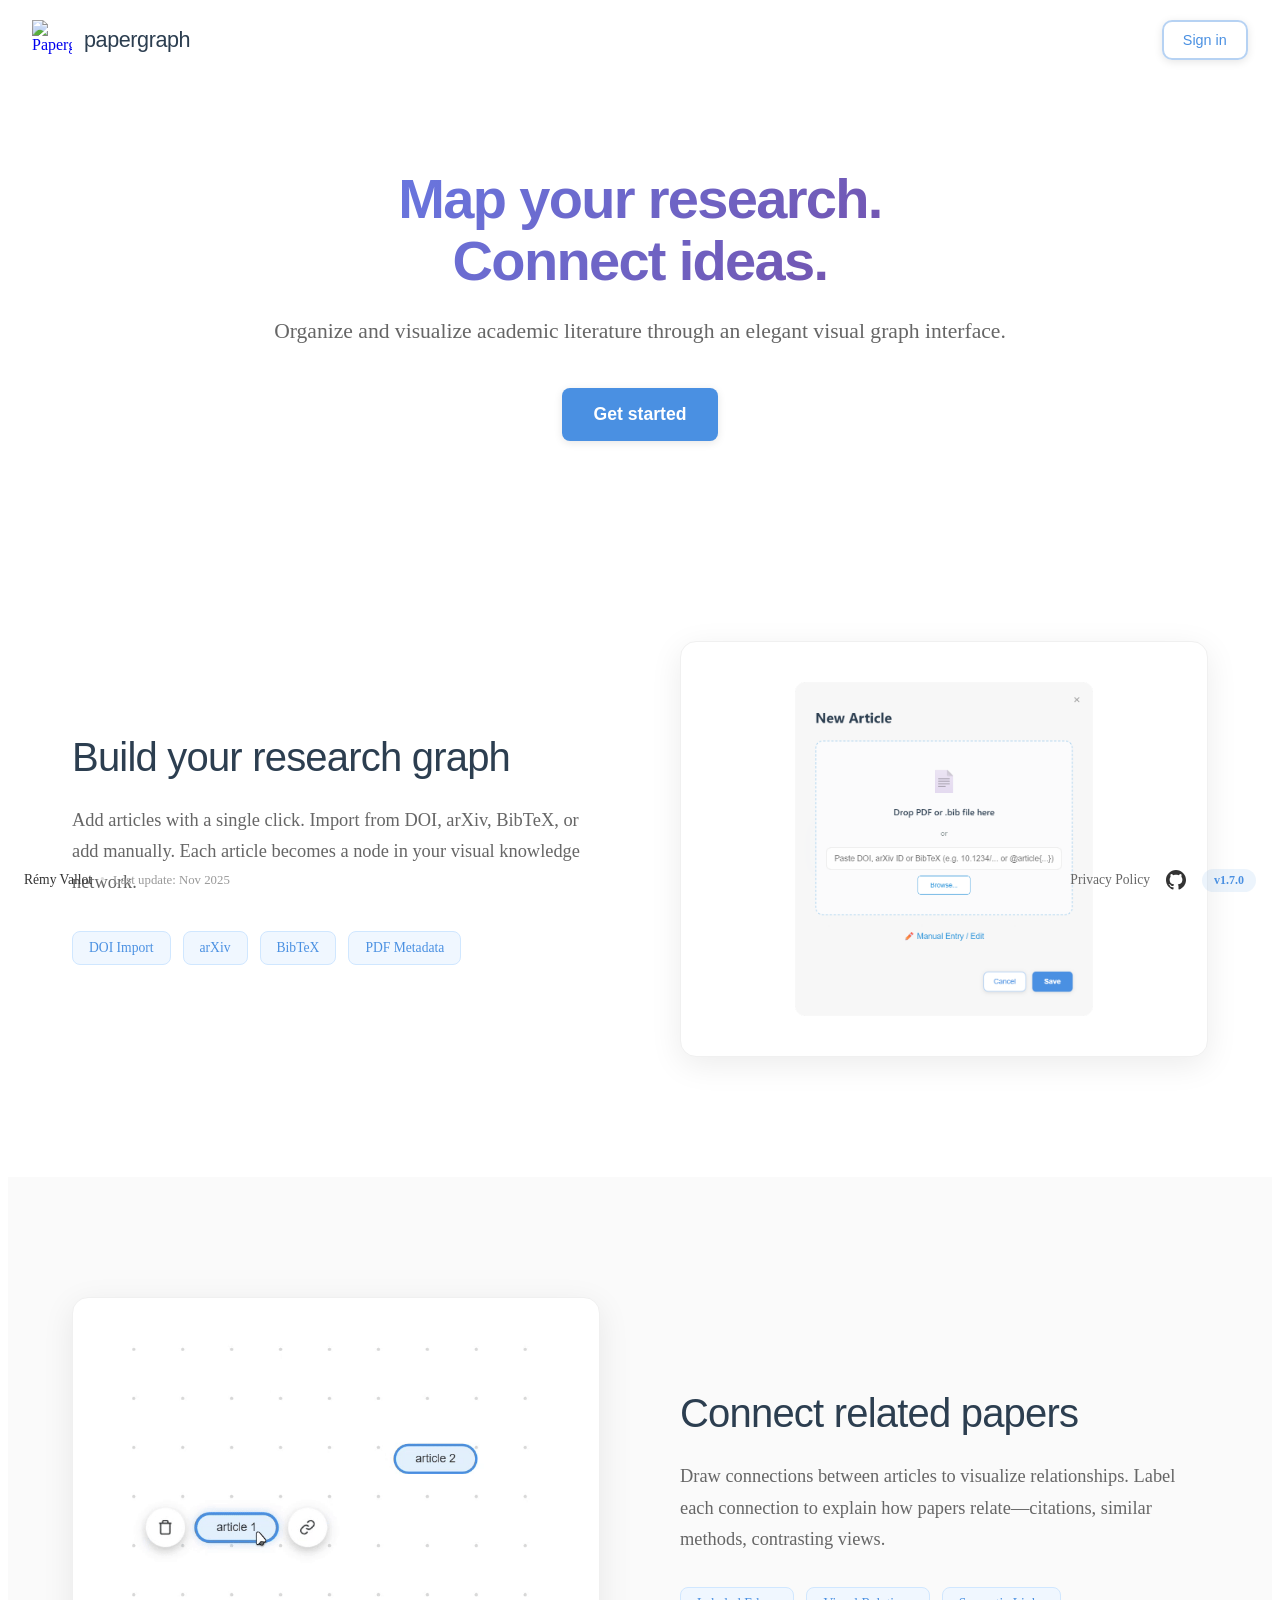
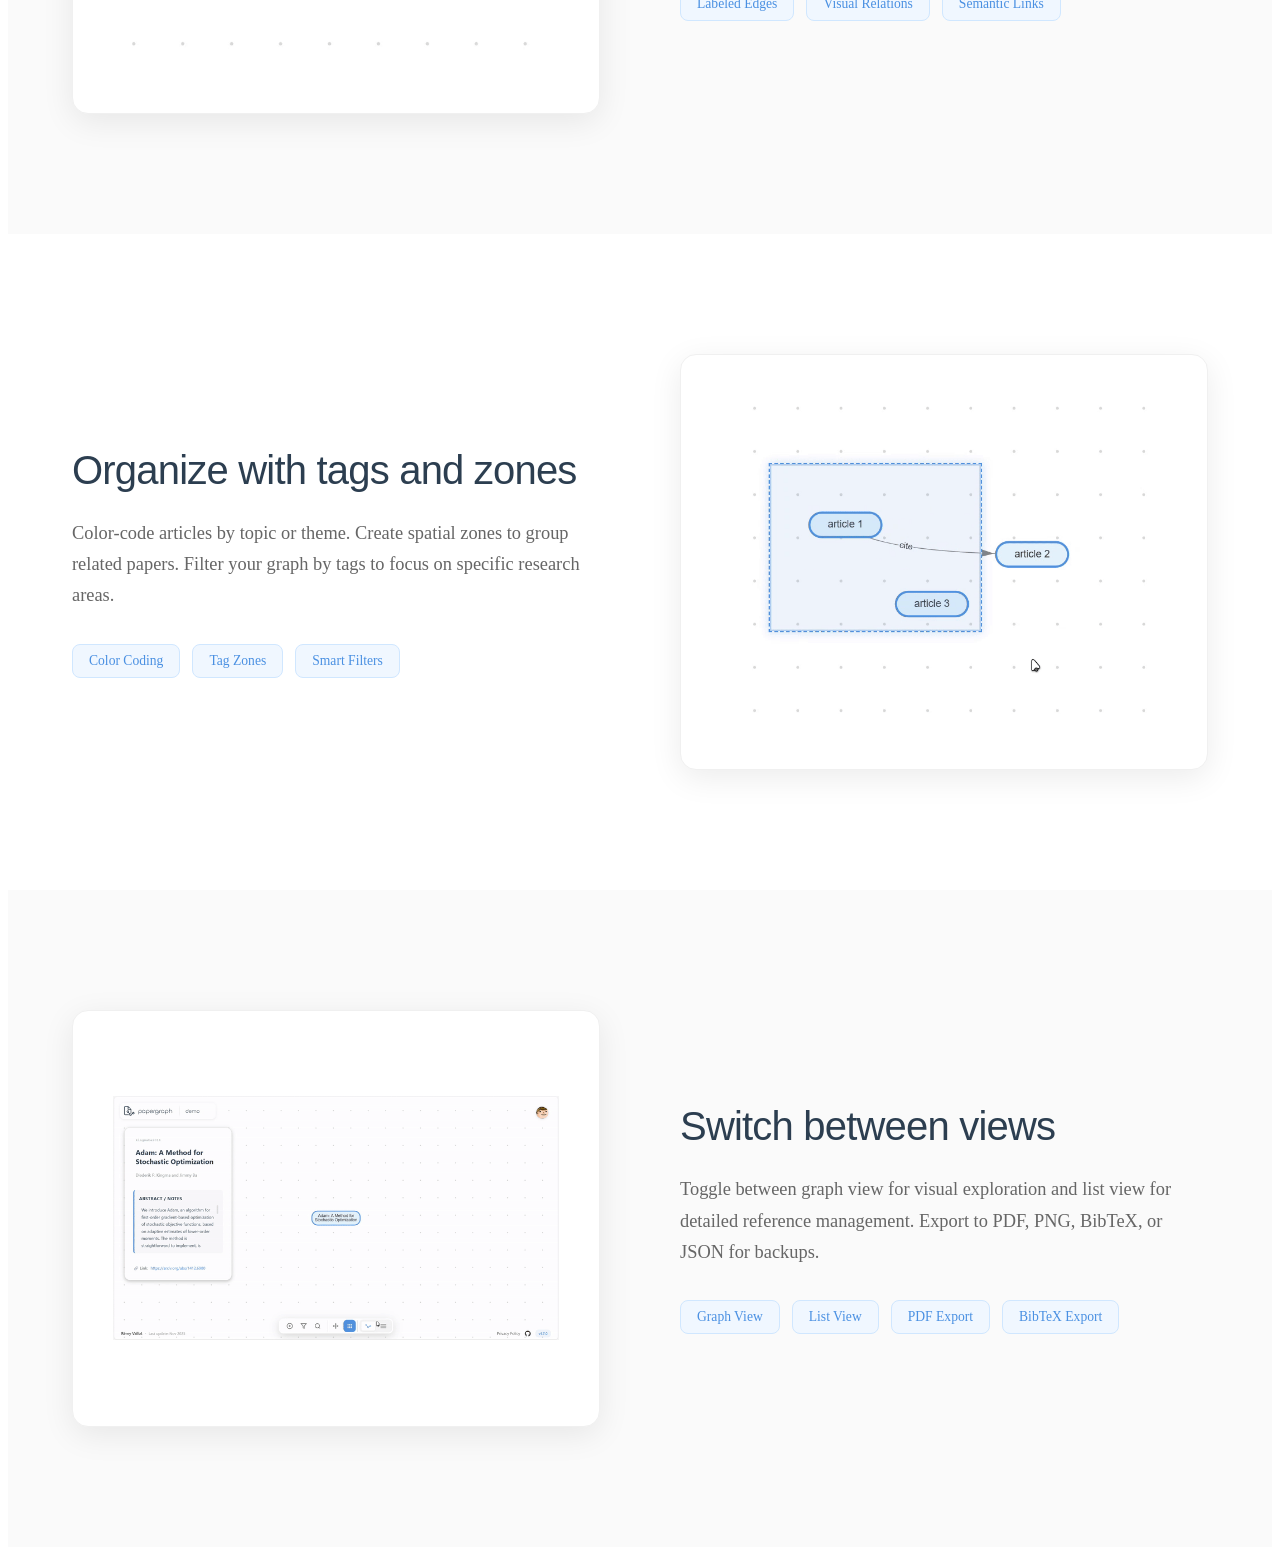
==== index.html @ 522256fe "fix" ====
<!DOCTYPE html>
<html lang="en">
<head>
    <meta charset="UTF-8">
    <meta name="viewport" content="width=device-width, initial-scale=1.0">
    <title>Papergraph - Map your research. Connect ideas.</title>
    
    <!-- Base path helper must load first -->
    <script type="module">
        import { navigateTo } from './js/utils/base-path.js';
        window.navigateTo = navigateTo;
    </script>
    
    <link href="https://api.fontshare.com/v2/css?f[]=chillax@400,700&display=swap" rel="stylesheet">
    
    <!-- Modular CSS - Base -->
    <link rel="stylesheet" href="css/base/reset.css">
    <link rel="stylesheet" href="css/base/typography.css">
    
    <!-- Modular CSS - Components -->
    <link rel="stylesheet" href="css/components/buttons.css">
    <link rel="stylesheet" href="css/components/modals.css">
    <link rel="stylesheet" href="css/components/footer.css">
    <link rel="stylesheet" href="css/components/onboarding.css">
    
    <!-- Cursors - MUST BE LAST to override everything -->
    <link rel="stylesheet" href="css/base/cursors.css">
    
    <link rel="icon" type="image/svg+xml" href="assets/logo-papergraph.svg">
</head>
<body>
    <!-- Page Container -->
    <div class="pg-page">
        
        <!-- Header -->
        <header class="pg-header">
            <a href="index.html" class="pg-header-logo">
                <img src="assets/logo-papergraph.svg" alt="Papergraph">
                <span class="logo-text">papergraph</span>
            </a>
            <div class="pg-header-actions">
                <button class="btn-secondary" onclick="openAuthModal()">Sign in</button>
            </div>
        </header>

        <!-- Hero Section -->
        <section class="pg-hero">
            <h1>Map your research.<br>Connect ideas.</h1>
            <p>Organize and visualize academic literature through an elegant visual graph interface.</p>
            <div class="pg-hero-actions">
                <button class="btn-primary" id="getStartedBtn">Get started</button>
            </div>
        </section>

        <!-- Feature Showcase -->
        <section class="pg-features">
            
            <!-- Feature 1: Add Nodes -->
            <div class="pg-feature-section">
                <div class="pg-feature-content">
                    <h2>Build your research graph</h2>
                    <p>Add articles with a single click. Import from DOI, arXiv, BibTeX, or add manually. Each article becomes a node in your visual knowledge network.</p>
                    <div class="pg-feature-tags">
                        <span class="pg-tag">DOI Import</span>
                        <span class="pg-tag">arXiv</span>
                        <span class="pg-tag">BibTeX</span>
                        <span class="pg-tag">PDF Metadata</span>
                    </div>
                </div>
                <div class="pg-feature-visual">
                    <div class="pg-demo-container">
                        <img src="assets/add-node.png" alt="Add nodes demo" class="pg-demo-gif">
                    </div>
                </div>
            </div>

            <!-- Feature 2: Connect Ideas -->
            <div class="pg-feature-section pg-feature-reverse">
                <div class="pg-feature-content">
                    <h2>Connect related papers</h2>
                    <p>Draw connections between articles to visualize relationships. Label each connection to explain how papers relate—citations, similar methods, contrasting views.</p>
                    <div class="pg-feature-tags">
                        <span class="pg-tag">Labeled Edges</span>
                        <span class="pg-tag">Visual Relations</span>
                        <span class="pg-tag">Semantic Links</span>
                    </div>
                </div>
                <div class="pg-feature-visual">
                    <div class="pg-demo-container">
                        <img src="assets/demo-connect-ideas.gif" alt="Connect ideas demo" class="pg-demo-gif">
                    </div>
                </div>
            </div>

            <!-- Feature 3: Organize with Tags -->
            <div class="pg-feature-section">
                <div class="pg-feature-content">
                    <h2>Organize with tags and zones</h2>
                    <p>Color-code articles by topic or theme. Create spatial zones to group related papers. Filter your graph by tags to focus on specific research areas.</p>
                    <div class="pg-feature-tags">
                        <span class="pg-tag">Color Coding</span>
                        <span class="pg-tag">Tag Zones</span>
                        <span class="pg-tag">Smart Filters</span>
                    </div>
                </div>
                <div class="pg-feature-visual">
                    <div class="pg-demo-container">
                        <img src="assets/demo-organize-tags.gif" alt="Organize with tags demo" class="pg-demo-gif">
                    </div>
                </div>
            </div>

            <!-- Feature 4: Multiple Views -->
            <div class="pg-feature-section pg-feature-reverse">
                <div class="pg-feature-content">
                    <h2>Switch between views</h2>
                    <p>Toggle between graph view for visual exploration and list view for detailed reference management. Export to PDF, PNG, BibTeX, or JSON for backups.</p>
                    <div class="pg-feature-tags">
                        <span class="pg-tag">Graph View</span>
                        <span class="pg-tag">List View</span>
                        <span class="pg-tag">PDF Export</span>
                        <span class="pg-tag">BibTeX Export</span>
                    </div>
                </div>
                <div class="pg-feature-visual">
                    <div class="pg-demo-container">
                        <img src="assets/demo-switch-views.gif" alt="Switch views demo" class="pg-demo-gif">
                    </div>
                </div>
            </div>

        </section>

        <!-- Footer -->
        <div data-include="footer"></div>

    </div>

    <!-- Auth Modal -->
    <div id="authModal" class="auth-modal">
        <div class="auth-modal-content">
            <button class="auth-modal-close" onclick="closeAuthModal()">&times;</button>
            
            <div class="auth-modal-header">
                <h2 id="authModalTitle">Welcome to Papergraph</h2>
                <p id="authModalSubtitle">Sign in to sync your projects across devices</p>
            </div>

            <!-- Error/Success Messages -->
            <div id="authMessage"></div>

            <!-- OAuth Providers -->
            <div class="auth-providers">
                <button class="auth-provider-btn" onclick="signInWithGitHub()">
                    <svg viewBox="0 0 24 24" fill="currentColor">
                        <path d="M12 0c-6.626 0-12 5.373-12 12 0 5.302 3.438 9.8 8.207 11.387.599.111.793-.261.793-.577v-2.234c-3.338.726-4.033-1.416-4.033-1.416-.546-1.387-1.333-1.756-1.333-1.756-1.089-.745.083-.729.083-.729 1.205.084 1.839 1.237 1.839 1.237 1.07 1.834 2.807 1.304 3.492.997.107-.775.418-1.305.762-1.604-2.665-.305-5.467-1.334-5.467-5.931 0-1.311.469-2.381 1.236-3.221-.124-.303-.535-1.524.117-3.176 0 0 1.008-.322 3.301 1.23.957-.266 1.983-.399 3.003-.404 1.02.005 2.047.138 3.006.404 2.291-1.552 3.297-1.23 3.297-1.23.653 1.653.242 2.874.118 3.176.77.84 1.235 1.911 1.235 3.221 0 4.609-2.807 5.624-5.479 5.921.43.372.823 1.102.823 2.222v3.293c0 .319.192.694.801.576 4.765-1.589 8.199-6.086 8.199-11.386 0-6.627-5.373-12-12-12z"/>
                    </svg>
                    Continue with GitHub
                </button>
                
                <button class="auth-provider-btn" onclick="signInWithGoogle()">
                    <svg viewBox="0 0 24 24" fill="currentColor">
                        <path d="M22.56 12.25c0-.78-.07-1.53-.2-2.25H12v4.26h5.92c-.26 1.37-1.04 2.53-2.21 3.31v2.77h3.57c2.08-1.92 3.28-4.74 3.28-8.09z" fill="#4285F4"/>
                        <path d="M12 23c2.97 0 5.46-.98 7.28-2.66l-3.57-2.77c-.98.66-2.23 1.06-3.71 1.06-2.86 0-5.29-1.93-6.16-4.53H2.18v2.84C3.99 20.53 7.7 23 12 23z" fill="#34A853"/>
                        <path d="M5.84 14.09c-.22-.66-.35-1.36-.35-2.09s.13-1.43.35-2.09V7.07H2.18C1.43 8.55 1 10.22 1 12s.43 3.45 1.18 4.93l2.85-2.22.81-.62z" fill="#FBBC05"/>
                        <path d="M12 5.38c1.62 0 3.06.56 4.21 1.64l3.15-3.15C17.45 2.09 14.97 1 12 1 7.7 1 3.99 3.47 2.18 7.07l3.66 2.84c.87-2.6 3.3-4.53 6.16-4.53z" fill="#EA4335"/>
                    </svg>
                    Continue with Google
                </button>
            </div>

            <div class="auth-divider">
                <span>or continue with email</span>
            </div>

            <!-- Email Form -->
            <form id="authForm" class="auth-form" onsubmit="handleAuthSubmit(event)">
                <input 
                    type="text" 
                    id="authFullName" 
                    placeholder="Full Name"
                    style="display: none;"
                />
                <input 
                    type="text" 
                    id="authUsername" 
                    placeholder="Username"
                    minlength="3"
                    maxlength="20"
                    pattern="[a-zA-Z0-9_]+"
                    title="Username must be 3-20 characters (letters, numbers, underscore only)"
                    style="display: none;"
                />
                <input 
                    type="email" 
                    id="authEmail" 
                    placeholder="Email address" 
                    required
                />
                <input 
                    type="password" 
                    id="authPassword" 
                    placeholder="Password" 
                    required
                    minlength="6"
                />
                <button type="submit" class="btn-primary" id="authSubmitBtn">
                    Sign in
                </button>
            </form>

            <div class="auth-form-toggle">
                <span id="authToggleText">Don't have an account?</span>
                <button type="button" onclick="toggleAuthMode()">Sign up</button>
            </div>
        </div>
    </div>

    <!-- Supabase SDK -->
    <script src="https://cdn.jsdelivr.net/npm/@supabase/supabase-js@2"></script>
    
    <!-- Auth Logic -->
    <script type="module">
        import { supabase, config } from './js/auth/config.js';

        let isSignUp = false;

        // Check if user is already logged in
        window.addEventListener('DOMContentLoaded', async () => {
            // Check for redirect parameters
            const urlParams = new URLSearchParams(window.location.search);
            const redirect = urlParams.get('redirect');
            const token = urlParams.get('token');
            
            // Handle hash fragment (from email confirmation)
            const hashParams = new URLSearchParams(window.location.hash.substring(1));
            const accessToken = hashParams.get('access_token');
            const hashType = hashParams.get('type');
            
            // If we have an access token in hash, this is a redirect from email confirmation
            if (accessToken) {
                // Supabase SDK will handle the session automatically
                // Wait a moment for session to be established
                await new Promise(resolve => setTimeout(resolve, 500));
            }
            
            const { data: { session } } = await supabase.auth.getSession();
            if (session) {
                // User is logged in
                if (redirect === 'share' && token) {
                    // Redirect to shared project
                    window.navigateTo(`editor.html?share=${token}`);
                } else {
                    // Normal redirect to projects
                    window.navigateTo('projects.html');
                }
                return;
            }
            
            // User not logged in
            if (redirect === 'share' && token) {
                // Show auth modal with message about shared project
                openAuthModal();
                showAuthMessage('Please sign in to view this shared project', false);
            }

            // Attach event listeners after DOM is ready
            const getStartedBtn = document.getElementById('getStartedBtn');
            if (getStartedBtn) {
                getStartedBtn.addEventListener('click', openAuthModal);
            }
        });

        // Modal functions
        function openAuthModal() {
            document.getElementById('authModal').classList.add('active');
        }

        function closeAuthModal() {
            document.getElementById('authModal').classList.remove('active');
            clearAuthMessage();
        }

        // Make functions available globally for inline handlers
        window.openAuthModal = openAuthModal;
        window.closeAuthModal = closeAuthModal;

        // Toggle between sign in and sign up
        function toggleAuthMode() {
            isSignUp = !isSignUp;
            const title = document.getElementById('authModalTitle');
            const subtitle = document.getElementById('authModalSubtitle');
            const submitBtn = document.getElementById('authSubmitBtn');
            const toggleText = document.getElementById('authToggleText');
            const fullNameField = document.getElementById('authFullName');
            const usernameField = document.getElementById('authUsername');
            
            if (isSignUp) {
                title.textContent = 'Create your account';
                subtitle.textContent = 'Join Papergraph to sync your research';
                submitBtn.textContent = 'Sign up';
                toggleText.textContent = 'Already have an account?';
                fullNameField.style.display = 'block';
                fullNameField.required = true;
                usernameField.style.display = 'block';
                usernameField.required = true;
            } else {
                title.textContent = 'Welcome to Papergraph';
                subtitle.textContent = 'Sign in to sync your projects across devices';
                submitBtn.textContent = 'Sign in';
                toggleText.textContent = "Don't have an account?";
                fullNameField.style.display = 'none';
                fullNameField.required = false;
                usernameField.style.display = 'none';
                usernameField.required = false;
            }
            clearAuthMessage();
        }

        window.toggleAuthMode = toggleAuthMode;

        // Show message
        function showAuthMessage(message, isError = false) {
            const messageDiv = document.getElementById('authMessage');
            messageDiv.className = isError ? 'auth-error' : 'auth-success';
            messageDiv.textContent = message;
        }

        function clearAuthMessage() {
            document.getElementById('authMessage').textContent = '';
            document.getElementById('authMessage').className = '';
        }

        // Email/Password Auth
        async function handleAuthSubmit(event) {
            event.preventDefault();
            clearAuthMessage();

            const email = document.getElementById('authEmail').value;
            const password = document.getElementById('authPassword').value;

            try {
                if (isSignUp) {
                    const fullName = document.getElementById('authFullName').value;
                    const username = document.getElementById('authUsername').value;
                    
                    // Check if username is already taken
                    const { data: existingUsers, error: checkError } = await supabase
                        .from('profiles')
                        .select('username')
                        .eq('username', username)
                        .maybeSingle();
                    
                    if (existingUsers) {
                        throw new Error('Username already taken. Please choose another.');
                    }

                    const { data, error } = await supabase.auth.signUp({
                        email,
                        password,
                        options: {
                            data: {
                                full_name: fullName,
                                username: username
                            }
                        }
                    });

                    if (error) throw error;

                    showAuthMessage('Check your email to confirm your account!', false);
                    
                    // Clear form
                    document.getElementById('authForm').reset();
                } else {
                    const { data, error } = await supabase.auth.signInWithPassword({
                        email,
                        password,
                    });

                    if (error) throw error;

                    // Check for pending share token redirect
                    const urlParams = new URLSearchParams(window.location.search);
                    const redirect = urlParams.get('redirect');
                    const token = urlParams.get('token');
                    
                    if (redirect === 'share' && token) {
                        // Redirect to shared project
                        window.navigateTo(`editor.html?share=${token}`);
                    } else {
                        // Normal redirect to dashboard
                        window.navigateTo('projects.html');
                    }
                }
            } catch (error) {
                showAuthMessage(error.message, true);
            }
        }

        // Generate unique username
        async function generateUniqueUsername(baseUsername) {
            let username = baseUsername.toLowerCase().replace(/[^a-z0-9_]/g, '');
            if (username.length < 3) username = 'user_' + username;
            if (username.length > 20) username = username.substring(0, 20);
            
            let finalUsername = username;
            let suffix = 1;
            
            while (true) {
                const { data, error } = await supabase
                    .from('profiles')
                    .select('username')
                    .eq('username', finalUsername)
                    .maybeSingle();
                
                if (!data) break; // Username is available
                
                finalUsername = username + suffix;
                suffix++;
            }
            
            return finalUsername;
        }

        // GitHub OAuth
        async function signInWithGitHub() {
            try {
                // Check for pending share redirect
                const urlParams = new URLSearchParams(window.location.search);
                const redirect = urlParams.get('redirect');
                const token = urlParams.get('token');
                
                let redirectTo = window.location.origin + config.basePath + 'projects.html';
                if (redirect === 'share' && token) {
                    redirectTo = window.location.origin + config.basePath + `editor.html?share=${token}`;
                }
                
                const { data, error } = await supabase.auth.signInWithOAuth({
                    provider: 'github',
                    options: {
                        redirectTo: redirectTo,
                        scopes: 'user:email'
                    }
                });

                if (error) throw error;
            } catch (error) {
                showAuthMessage(error.message, true);
            }
        }

        // Google OAuth
        async function signInWithGoogle() {
            try {
                // Check for pending share redirect
                const urlParams = new URLSearchParams(window.location.search);
                const redirect = urlParams.get('redirect');
                const token = urlParams.get('token');
                
                let redirectTo = window.location.origin + config.basePath + 'projects.html';
                if (redirect === 'share' && token) {
                    redirectTo = window.location.origin + config.basePath + `editor.html?share=${token}`;
                }
                
                const { data, error } = await supabase.auth.signInWithOAuth({
                    provider: 'google',
                    options: {
                        redirectTo: redirectTo
                    }
                });

                if (error) throw error;
            } catch (error) {
                showAuthMessage(error.message, true);
            }
        }

        // Make functions globally available
        window.handleAuthSubmit = handleAuthSubmit;
        window.signInWithGitHub = signInWithGitHub;
        window.signInWithGoogle = signInWithGoogle;

        // Close modal on outside click
        document.getElementById('authModal').addEventListener('click', function(event) {
            if (event.target === this) {
                closeAuthModal();
            }
        });
    </script>
    
    <!-- Load Footer -->
    <script src="js/utils/load-footer.js"></script>
</body>
</html>
---- css/base/typography.css ----
/* Typography */
.logo-text {
    font-family: 'Chillax', -apple-system, BlinkMacSystemFont, 'Segoe UI', sans-serif;
    font-weight: 400;
    font-size: 1.35rem;
    color: #2c3e50;
    letter-spacing: -0.02em;
}
---- css/components/buttons.css ----
/* ===== BUTTONS ===== */

/* Icon Buttons - Modern Design */
.icon-btn {
    width: 44px;
    height: 44px;
    border: none;
    background: white;
    border-radius: 14px;
    cursor: pointer;
    display: flex;
    align-items: center;
    justify-content: center;
    transition: all 0.2s;
    position: relative;
    box-shadow: 0 2px 8px rgba(0, 0, 0, 0.08);
}

.icon-btn:hover {
    background: #4a90e2;
    box-shadow: 0 4px 12px rgba(74, 144, 226, 0.3);
    transform: translateY(-1px);
}

.icon-btn svg {
    stroke: #4a90e2;
    transition: stroke 0.2s;
}

.icon-btn:hover svg {
    stroke: white;
}

/* Standard Buttons */
.btn-primary, .btn-secondary, .btn-danger {
    padding: 0.6rem 1.2rem;
    border: none;
    border-radius: 10px;
    cursor: pointer;
    font-size: 0.9rem;
    transition: all 0.2s ease;
    font-weight: 500;
    backdrop-filter: blur(10px);
    box-shadow: 0 2px 8px rgba(0, 0, 0, 0.1);
}

#getStartedBtn {
    padding: 1rem 2rem;
    font-size: 1.1rem;
}

.btn-primary {
    background: rgba(74, 144, 226, 0.95);
    color: white;
    border: 1px solid rgba(255, 255, 255, 0.2);
}

.btn-primary:hover {
    background: rgba(53, 122, 189, 1);
    box-shadow: 0 4px 12px rgba(74, 144, 226, 0.3);
    transform: translateY(-1px);
}

.btn-secondary {
    background: rgba(255, 255, 255, 0.9);
    color: #4a90e2;
    border: 2px solid rgba(74, 144, 226, 0.4);
}

.btn-secondary:hover {
    background: rgba(240, 247, 255, 1);
    border-color: rgba(74, 144, 226, 0.6);
    transform: translateY(-1px);
}

.btn-danger {
    background: rgba(231, 76, 60, 0.95);
    color: white;
    border: 1px solid rgba(255, 255, 255, 0.2);
}

.btn-danger:hover {
    background: rgba(192, 57, 43, 1);
    box-shadow: 0 4px 12px rgba(231, 76, 60, 0.3);
    transform: translateY(-1px);
}

/* Dark Theme Toggle Button */
.theme-toggle-btn {
    position: fixed;
    top: 20px;
    right: 20px;
    width: 44px;
    height: 44px;
    border: none;
    background: white;
    border-radius: 14px;
    cursor: pointer;
    display: flex;
    align-items: center;
    justify-content: center;
    transition: all 0.2s;
    box-shadow: 0 2px 8px rgba(0, 0, 0, 0.08);
    z-index: 1000;
}

.theme-toggle-btn:hover {
    background: #4a90e2;
    box-shadow: 0 4px 12px rgba(74, 144, 226, 0.3);
    transform: translateY(-1px);
}

.theme-icon {
    transition: all 0.2s;
    stroke: #4a90e2;
}

.theme-toggle-btn:hover .theme-icon {
    stroke: white;
}

/* Hide moon icon by default, show sun */
.moon-icon {
    display: none;
}

.sun-icon {
    display: block;
}

/* Dark mode active - show moon, hide sun */
body.dark-theme .moon-icon {
    display: block;
}

body.dark-theme .sun-icon {
    display: none;
}

body.dark-theme .theme-toggle-btn {
    background: #2c3e50;
}

body.dark-theme .theme-toggle-btn:hover {
    background: #34495e;
}

body.dark-theme .theme-icon {
    stroke: #f39c12;
}

body.dark-theme .theme-toggle-btn:hover .theme-icon {
    stroke: #f1c40f;
}
---- css/components/modals.css ----
/* ===== MODALS ===== */

/* Circular Share Button */
.share-btn-circle {
    width: 44px;
    height: 44px;
    border-radius: 50%;
    background: rgba(255, 255, 255, 0.95);
    border: 1px solid rgba(0, 0, 0, 0.08);
    display: flex;
    align-items: center;
    justify-content: center;
    cursor: pointer;
    transition: all 0.2s ease;
    margin: 0;
    box-shadow: 0 2px 8px rgba(0, 0, 0, 0.08);
}

.share-btn-circle:hover {
    background: #fff;
    box-shadow: 0 4px 12px rgba(0, 0, 0, 0.12);
    transform: translateY(-1px);
    border-color: rgba(0, 0, 0, 0.12);
}

.share-btn-circle:active {
    transform: translateY(0);
    box-shadow: 0 2px 6px rgba(0, 0, 0, 0.1);
}

.share-btn-circle svg {
    stroke: #1a1a1a;
}

/* Modal */
.modal {
    display: none;
    position: fixed;
    z-index: 1000;
    left: 0;
    top: 0;
    width: 100%;
    height: 100%;
    background-color: rgba(0,0,0,0.4);
    backdrop-filter: blur(4px);
    overflow: auto;
    align-items: center;
    justify-content: center;
}

.modal.active,
.modal[style*="display: block"] {
    display: flex !important;
    align-items: center;
    justify-content: center;
}

.modal-content {
    background: rgba(255, 255, 255, 0.95);
    backdrop-filter: blur(20px);
    border-radius: 20px;
    max-width: 600px;
    width: 90%;
    padding: 48px 40px;
    max-height: 90vh;
    overflow-y: auto;
    box-shadow: 0 8px 32px rgba(0, 0, 0, 0.15);
    position: relative;
    animation: modalSlideIn 0.3s ease;
    border: 1px solid rgba(255, 255, 255, 0.5);
}

@keyframes modalSlideIn {
    from {
        opacity: 0;
        transform: translateY(-20px);
    }
    to {
        opacity: 1;
        transform: translateY(0);
    }
}

/* ===== SHARE MODAL ===== */
.share-section {
    margin-bottom: 32px;
    padding: 24px;
    background: rgba(0, 0, 0, 0.02);
    border-radius: 12px;
    border: 1px solid rgba(0, 0, 0, 0.06);
}

.share-section h3 {
    font-size: 16px;
    font-weight: 600;
    margin-bottom: 16px;
    color: #333;
}

.share-link-container {
    display: flex;
    gap: 8px;
    margin-bottom: 12px;
}

.share-link-input {
    flex: 1;
    padding: 12px 16px;
    border: 1px solid #ddd;
    border-radius: 8px;
    font-size: 14px;
    background: white;
    font-family: 'Courier New', monospace;
}

.share-link-input:focus {
    outline: none;
    border-color: #4a90e2;
}

.copy-link-btn {
    padding: 12px 24px;
    background: #4a90e2;
    color: white;
    border: none;
    border-radius: 8px;
    cursor: pointer;
    font-weight: 500;
    transition: all 0.2s;
}

.copy-link-btn:hover {
    background: #357abd;
    transform: translateY(-1px);
}

.copy-link-btn.copied {
    background: #27ae60;
}

.public-toggle-container {
    display: flex;
    align-items: center;
    gap: 12px;
    padding: 12px;
    background: rgba(255, 255, 255, 0.5);
    border-radius: 8px;
}

.public-toggle-container label {
    display: flex;
    align-items: center;
    gap: 8px;
    cursor: pointer;
    user-select: none;
}

.public-toggle-container input[type="checkbox"] {
    width: 18px;
    height: 18px;
    cursor: pointer;
}

.invite-form {
    display: flex;
    flex-direction: column;
    gap: 12px;
}

.invite-inputs {
    display: flex;
    gap: 8px;
}

.invite-email-input {
    flex: 1;
    padding: 12px 16px;
    border: 1px solid #ddd;
    border-radius: 8px;
    font-size: 14px;
}

.invite-email-input:focus {
    outline: none;
    border-color: #4a90e2;
}

.invite-role-select {
    padding: 12px 16px;
    border: 1px solid #ddd;
    border-radius: 8px;
    font-size: 14px;
    cursor: pointer;
    background: white;
}

.invite-role-select:focus {
    outline: none;
    border-color: #4a90e2;
}

.invite-btn {
    padding: 12px 24px;
    background: #4a90e2;
    color: white;
    border: none;
    border-radius: 8px;
    cursor: pointer;
    font-weight: 500;
    transition: all 0.2s;
}

.invite-btn:hover {
    background: #357abd;
}

.invite-btn:disabled {
    background: #ccc;
    cursor: not-allowed;
}

.members-list {
    display: flex;
    flex-direction: column;
    gap: 8px;
    max-height: 300px;
    overflow-y: auto;
}

.member-item {
    display: flex;
    align-items: center;
    justify-content: space-between;
    padding: 12px;
    background: white;
    border-radius: 8px;
    border: 1px solid #eee;
}

.member-info {
    display: flex;
    align-items: center;
    gap: 12px;
    flex: 1;
}

.member-avatar {
    width: 40px;
    height: 40px;
    border-radius: 50%;
    background: linear-gradient(135deg, #667eea 0%, #764ba2 100%);
    display: flex;
    align-items: center;
    justify-content: center;
    color: white;
    font-weight: 600;
    font-size: 16px;
}

.member-details {
    flex: 1;
}

.member-email {
    font-size: 14px;
    font-weight: 500;
    color: #333;
}

.member-role {
    font-size: 12px;
    color: #666;
    text-transform: capitalize;
}

.member-actions {
    display: flex;
    gap: 8px;
}

.remove-member-btn {
    padding: 6px 12px;
    background: #e74c3c;
    color: white;
    border: none;
    border-radius: 6px;
    cursor: pointer;
    font-size: 12px;
    transition: all 0.2s;
}

.remove-member-btn:hover {
    background: #c0392b;
}

.share-info {
    padding: 12px;
    background: rgba(74, 144, 226, 0.1);
    border-left: 3px solid #4a90e2;
    border-radius: 4px;
    font-size: 13px;
    color: #555;
    margin-top: 12px;
}

.share-info-icon {
    display: inline-block;
    margin-right: 8px;
    font-weight: 600;
    color: #4a90e2;
}

.empty-members {
    padding: 24px;
    text-align: center;
    color: #999;
    font-size: 14px;
}

/* ===== MINIMAL SHARE MODAL (Settings Style) ===== */
.share-modal-container {
    max-width: 680px;
    width: 92%;
    padding: 0;
    overflow: hidden;
    position: relative;
}

.share-modal-container .modal-content {
    padding: 40px 40px 32px 40px;
    border-radius: 12px;
    border: 1px solid rgba(0, 0, 0, 0.08);
    background: #fff;
    box-shadow: 0 8px 32px rgba(0, 0, 0, 0.12);
    max-height: 85vh;
    overflow-y: auto;
    position: relative;
}

.share-modal-container .modal-close {
    position: absolute;
    top: 16px;
    right: 16px;
    width: 32px;
    height: 32px;
    padding: 0;
    border: none;
    background: #f8f9fa;
    border-radius: 6px;
    display: flex;
    align-items: center;
    justify-content: center;
    cursor: pointer;
    transition: all 0.2s ease;
    z-index: 10;
}

.share-modal-container .modal-close:hover {
    background: #e9ecef;
}

.share-modal-container .modal-close svg {
    width: 18px;
    height: 18px;
    stroke: #666;
}

.share-modal-header {
    margin-bottom: 28px;
}

.share-icon {
    display: none;
}

.share-modal-header h2 {
    font-size: 22px;
    font-weight: 600;
    margin: 0 0 6px 0;
    color: #1a1a1a;
}

.share-subtitle {
    font-size: 14px;
    color: #666;
    margin: 0;
}

.share-section {
    margin-bottom: 24px;
}

.share-section:last-child {
    margin-bottom: 0;
}

.share-section-label {
    font-size: 13px;
    font-weight: 600;
    color: #333;
    margin-bottom: 10px;
    display: block;
}

.share-link-group {
    display: flex;
    flex-direction: column;
    gap: 8px;
}

.share-link-wrapper {
    display: flex;
    gap: 8px;
    align-items: center;
}

.share-link-wrapper .share-link-input {
    flex: 1;
    padding: 10px 12px;
    border: 1px solid #ddd;
    border-radius: 6px;
    font-size: 13px;
    background: #f8f9fa;
    color: #1a1a1a;
    font-family: 'SF Mono', Monaco, monospace;
    transition: all 0.2s ease;
}

.share-link-wrapper .share-link-input:focus {
    outline: none;
    border-color: #4a90e2;
    background: #fff;
}

.copy-link-btn {
    width: 36px;
    height: 36px;
    padding: 0;
    border: 1px solid #ddd;
    border-radius: 6px;
    background: #fff;
    display: flex;
    align-items: center;
    justify-content: center;
    cursor: pointer;
    transition: all 0.2s ease;
}

.copy-link-btn:hover:not(:disabled) {
    background: #4a90e2;
    border-color: #4a90e2;
}

.copy-link-btn:hover:not(:disabled) svg {
    stroke: #fff;
}

.copy-link-btn.copied {
    background: #28a745;
    border-color: #28a745;
}

.copy-link-btn.copied svg {
    stroke: #fff;
}

.copy-link-btn:disabled {
    opacity: 0.4;
    cursor: not-allowed;
}

.copy-link-btn svg {
    stroke: #666;
    width: 16px;
    height: 16px;
    transition: stroke 0.2s ease;
}

.generate-link-btn {
    padding: 9px 16px;
    background: #4a90e2;
    color: white;
    border: none;
    border-radius: 6px;
    font-size: 13px;
    font-weight: 500;
    cursor: pointer;
    transition: all 0.2s ease;
    display: flex;
    align-items: center;
    justify-content: center;
    gap: 6px;
}

.generate-link-btn:hover {
    background: #357abd;
}

.generate-link-btn:disabled {
    opacity: 0.6;
    cursor: not-allowed;
}

.generate-link-btn svg {
    stroke: white;
    width: 16px;
    height: 16px;
}

.share-toggle {
    display: flex;
    align-items: center;
    gap: 10px;
    margin-top: 10px;
    cursor: pointer;
    padding: 8px;
    border-radius: 4px;
    transition: background 0.2s ease;
}

.share-toggle:hover {
    background: #f8f9fa;
}

.share-toggle input[type="checkbox"] {
    width: 16px;
    height: 16px;
    cursor: pointer;
    accent-color: #4a90e2;
}

.share-toggle .toggle-text {
    font-size: 13px;
    color: #333;
}

.share-divider {
    height: 1px;
    background: #e9ecef;
    margin: 20px 0;
}

.invite-input-group {
    display: flex;
    gap: 10px;
    align-items: stretch;
}

.invite-email-input {
    flex: 1;
    padding: 9px 12px;
    border: 1px solid #ddd;
    border-radius: 6px;
    font-size: 13px;
    background: #fff;
    transition: all 0.2s ease;
}

.invite-email-input:focus {
    outline: none;
    border-color: #4a90e2;
}

.invite-role-select {
    padding: 9px 12px;
    border: 1px solid #ddd;
    border-radius: 6px;
    font-size: 13px;
    background: #fff;
    cursor: pointer;
    min-width: 110px;
    transition: all 0.2s ease;
}

.invite-role-select:focus {
    outline: none;
    border-color: #4a90e2;
}

.invite-submit-btn {
    padding: 9px 18px;
    background: #4a90e2;
    color: white;
    border: none;
    border-radius: 6px;
    font-size: 13px;
    font-weight: 500;
    cursor: pointer;
    transition: all 0.2s ease;
    white-space: nowrap;
}

.invite-submit-btn:hover {
    background: #357abd;
}

.invite-submit-btn:disabled {
    opacity: 0.6;
    cursor: not-allowed;
}

.loading-members {
    padding: 32px;
    text-align: center;
    color: #999;
    font-size: 14px;
    display: flex;
    flex-direction: column;
    align-items: center;
    gap: 12px;
}

.loading-spinner {
    width: 24px;
    height: 24px;
    border: 3px solid rgba(0, 0, 0, 0.1);
    border-top-color: #667eea;
    border-radius: 50%;
    animation: spin 0.8s linear infinite;
}

@keyframes spin {
    to {
        transform: rotate(360deg);
    }
}

.members-list {
    max-height: none;
    overflow-y: visible;
}

.members-list:empty::before {
    content: 'No members yet';
    display: block;
    padding: 32px;
    text-align: center;
    color: #999;
    font-size: 14px;
}

.member-item {
    display: flex;
    align-items: center;
    gap: 12px;
    padding: 12px;
    border-radius: 6px;
    transition: background 0.2s ease;
    border: 1px solid #f0f0f0;
    margin-bottom: 8px;
}

.member-item:last-child {
    margin-bottom: 0;
}

.member-item:hover {
    background: #f8f9fa;
    border-color: #e9ecef;
}

.member-avatar {
    width: 36px;
    height: 36px;
    border-radius: 50%;
    display: flex;
    align-items: center;
    justify-content: center;
    font-size: 13px;
    font-weight: 600;
    color: white;
    flex-shrink: 0;
    background: #4a90e2;
}

.member-info {
    flex: 1;
    min-width: 0;
}

.member-name {
    font-size: 13px;
    font-weight: 500;
    color: #1a1a1a;
    white-space: nowrap;
    overflow: hidden;
    text-overflow: ellipsis;
}

.member-email {
    font-size: 12px;
    color: #999;
    white-space: nowrap;
    overflow: hidden;
    text-overflow: ellipsis;
}

.member-role-select {
    padding: 6px 10px;
    border: 1px solid #ddd;
    border-radius: 4px;
    font-size: 12px;
    background: #fff;
    cursor: pointer;
    transition: all 0.2s ease;
}

.member-role-select:focus {
    outline: none;
    border-color: #4a90e2;
}

.member-role-select:disabled {
    opacity: 0.4;
    cursor: not-allowed;
}

.member-item .remove-member-btn {
    width: 28px;
    height: 28px;
    padding: 0;
    display: flex;
    align-items: center;
    justify-content: center;
    background: transparent;
    border: 1px solid transparent;
    border-radius: 4px;
    cursor: pointer;
    transition: all 0.15s ease;
}

.member-item .remove-member-btn:hover {
    background: #fee;
    border-color: #e74c3c;
}

.member-item .remove-member-btn svg {
    stroke: #e74c3c;
    width: 16px;
    height: 16px;
}

/* Responsive */
@media (max-width: 768px) {
    .share-modal-container {
        width: 95%;
        max-width: 95%;
        max-height: 95vh;
    }
    
    .share-modal-header,
    .share-section {
        padding-left: 20px;
        padding-right: 20px;
    }
    
    .invite-input-group {
        flex-direction: column;
    }
    
    .invite-role-select,
    .invite-submit-btn {
        width: 100%;
    }
    
    .share-btn-circle {
        width: 40px;
        height: 40px;
        margin-right: 12px;
    }
}

.close {
    position: absolute;
    top: 16px;
    right: 16px;
    background: transparent;
    border: none;
    font-size: 24px;
    color: #999;
    cursor: pointer;
    width: 32px;
    height: 32px;
    display: flex;
    align-items: center;
    justify-content: center;
    border-radius: 8px;
    transition: all 0.2s;
    line-height: 1;
}

.close:hover {
    background: #f5f5f5;
    color: #333;
}

.modal-content h2 {
    font-size: 1.75rem;
    font-weight: 700;
    color: #2c3e50;
    margin-bottom: 1.5rem;
}

.modal-content h3 {
    margin-top: 1.5rem;
    margin-bottom: 1rem;
    color: #2c3e50;
    font-size: 1.1rem;
}

/* Small modal for connection label */
.modal-small {
    max-width: 480px;
    padding: 48px 40px;
}

.modal-small h2 {
    font-size: 1.5rem;
    font-weight: 700;
    margin-bottom: 1.5rem;
}

/* Forms */
.form-group {
    margin-bottom: 1.5rem;
}

.form-row {
    display: flex;
    gap: 1rem;
    margin-bottom: 1.5rem;
}

.form-row .form-group {
    flex: 1;
    margin-bottom: 0;
}

.form-group label {
    display: block;
    margin-bottom: 0.5rem;
    font-weight: 500;
    color: #2c3e50;
}

.form-group input[type="text"],
.form-group textarea,
.form-group select {
    width: 100%;
    padding: 0.6rem;
    border: 2px solid rgba(221, 221, 221, 0.5);
    border-radius: 8px;
    font-size: 0.95rem;
    font-family: inherit;
    background: rgba(255, 255, 255, 0.7);
    backdrop-filter: blur(10px);
    transition: all 0.2s ease;
}

.form-group input[type="text"]:focus,
.form-group textarea:focus,
.form-group select:focus {
    outline: none;
    border-color: rgba(52, 152, 219, 0.6);
    background: rgba(255, 255, 255, 0.95);
    box-shadow: 0 0 0 3px rgba(52, 152, 219, 0.1);
}

.form-group textarea {
    resize: vertical;
}

.custom-field {
    display: flex;
    gap: 0.5rem;
    margin-bottom: 0.5rem;
}

.custom-field input {
    flex: 1;
}

.custom-field button {
    padding: 0.3rem 0.8rem;
    background-color: #e74c3c;
    color: white;
    border: none;
    border-radius: 4px;
    cursor: pointer;
}

.custom-field button:hover {
    background-color: #c0392b;
}

.form-actions {
    display: flex;
    gap: 0.75rem;
    margin-top: 2rem;
    flex-wrap: wrap;
    justify-content: flex-end;
}

.form-actions .btn-danger {
    margin-right: auto;
}

/* Import zone in modal */
.import-zone {
    margin-bottom: 20px;
}

.drop-zone {
    border: 2px dashed rgba(52, 152, 219, 0.4);
    border-radius: 16px;
    padding: 40px 20px;
    text-align: center;
    background: rgba(248, 249, 250, 0.6);
    backdrop-filter: blur(10px);
    transition: all 0.3s;
    cursor: pointer;
}

.drop-zone:hover {
    background: rgba(232, 244, 248, 0.8);
    border-color: rgba(41, 128, 185, 0.6);
}

.drop-zone.drag-over {
    background: rgba(212, 237, 218, 0.8);
    border-color: rgba(39, 174, 96, 0.6);
    border-style: solid;
}

.drop-zone-content {
    display: flex;
    flex-direction: column;
    align-items: center;
    gap: 12px;
}

.drop-icon {
    font-size: 3rem;
}

.drop-text {
    font-size: 1.1rem;
    color: #2c3e50;
    margin: 0;
    font-weight: 500;
}

.drop-or {
    color: #7f8c8d;
    margin: 5px 0;
    font-size: 0.9rem;
}

#quickImport {
    width: 100%;
    max-width: 500px;
    padding: 12px;
    border: 2px solid rgba(221, 221, 221, 0.5);
    border-radius: 10px;
    font-size: 1rem;
    text-align: center;
    background: rgba(255, 255, 255, 0.8);
    backdrop-filter: blur(10px);
    transition: all 0.2s ease;
}

#quickImport:focus {
    outline: none;
    border-color: rgba(52, 152, 219, 0.6);
    background: rgba(255, 255, 255, 0.95);
    box-shadow: 0 0 0 3px rgba(52, 152, 219, 0.1);
}

/* BibTeX paste area */
.bibtex-paste-area {
    width: 100%;
    max-width: 550px;
    margin-top: 10px;
}

.bibtex-paste-area textarea {
    width: 100%;
    padding: 12px;
    border: 2px solid rgba(52, 152, 219, 0.4);
    border-radius: 12px;
    font-size: 0.9rem;
    font-family: 'Courier New', monospace;
    resize: vertical;
    min-height: 200px;
    background: rgba(248, 249, 250, 0.8);
    backdrop-filter: blur(10px);
}

.bibtex-paste-area textarea:focus {
    outline: none;
    border-color: rgba(41, 128, 185, 0.8);
    background: rgba(255, 255, 255, 0.9);
}

.bibtex-paste-area button {
    margin-top: 10px;
    margin-right: 10px;
}

.btn-browse {
    padding: 10px 24px;
    background: white;
    border: 1px solid #3498db;
    color: #3498db;
    border-radius: 6px;
    cursor: pointer;
    font-weight: 500;
    transition: all 0.2s;
}

.btn-browse:hover {
    background: #3498db;
    color: white;
}

/* Import success summary */
.import-summary {
    background: #d4edda;
    border: 2px solid #27ae60;
    border-radius: 12px;
    padding: 30px;
    text-align: center;
    margin-bottom: 20px;
}

.import-success-icon {
    width: 60px;
    height: 60px;
    background: #27ae60;
    color: white;
    border-radius: 50%;
    display: flex;
    align-items: center;
    justify-content: center;
    font-size: 2rem;
    margin: 0 auto 15px;
}

.import-summary h3 {
    color: #155724;
    margin: 0 0 15px 0;
    font-size: 1.3rem;
}

.import-details {
    text-align: left;
    background: white;
    padding: 15px;
    border-radius: 8px;
    margin-bottom: 15px;
}

.import-details p {
    margin: 8px 0;
    color: #2c3e50;
    font-size: 0.95rem;
}

.import-details strong {
    color: #155724;
    display: inline-block;
    min-width: 80px;
}

#reimportBtn {
    margin-top: 10px;
}

/* Manual form toggle */
.manual-toggle {
    margin: 20px 0;
    text-align: center;
}

.toggle-manual-btn {
    background: transparent;
    border: none;
    color: #3498db;
    cursor: pointer;
    font-size: 1rem;
    padding: 10px 20px;
    border-radius: 6px;
    transition: all 0.2s;
}

.toggle-manual-btn:hover {
    background: #e8f4f8;
}

.manual-form {
    max-height: 2000px;
    overflow: hidden;
    transition: max-height 0.3s ease-out, opacity 0.3s ease-out;
    opacity: 1;
}

.manual-form.collapsed {
    max-height: 0;
    opacity: 0;
}

.import-status {
    margin-top: 15px;
    padding: 12px;
    border-radius: 10px;
    font-size: 0.95rem;
    display: none;
    text-align: center;
    backdrop-filter: blur(10px);
}

.import-status.show {
    display: block;
}

.import-status.loading {
    background: rgba(255, 243, 205, 0.9);
    color: #856404;
    border: 1px solid rgba(255, 238, 186, 0.8);
}

.import-status.success {
    background: rgba(212, 237, 218, 0.9);
    color: #155724;
    border: 1px solid rgba(195, 230, 203, 0.8);
}

.import-status.error {
    background: rgba(248, 215, 218, 0.9);
    color: #721c24;
    border: 1px solid rgba(245, 198, 203, 0.8);
}

/* Zone Color Modal */
.zone-color-modal {
    background: white;
    border: 2px solid #4a90e2;
}

.zone-color-label {
    color: #666;
}

.zone-custom-picker {
    background: #f8f9fa;
    border: 1px solid #e0e0e0;
}

.zone-color-hex-input {
    background: white;
    color: #333;
    border: 1px solid #ddd;
}

.zone-color-btn-cancel {
    background: #e0e0e0;
    color: #333;
}

.zone-color-btn-cancel:hover {
    background: #d0d0d0;
}

.zone-color-btn-apply {
    background: #4a90e2;
    color: white;
}

.zone-color-btn-apply:hover {
    background: #3a80d2;
}

/* ===== SHARE MODAL ===== */

.share-description {
    background: #f8f9fa;
    padding: 12px 16px;
    border-radius: 8px;
    margin-bottom: 20px;
}

.share-description p {
    margin: 0;
    color: #666;
    font-size: 0.9rem;
}

.share-form {
    display: flex;
    flex-direction: column;
    gap: 16px;
}

.share-results {
    background: #f8f9fa;
    padding: 12px;
    border-radius: 8px;
    margin-top: 12px;
}

.share-result-item {
    display: flex;
    align-items: center;
    gap: 8px;
    padding: 8px 0;
    border-bottom: 1px solid #e0e0e0;
}

.share-result-item:last-child {
    border-bottom: none;
}

.share-result-success {
    color: #2ecc71;
}

.share-result-error {
    color: #e74c3c;
}

.members-list {
    display: flex;
    flex-direction: column;
    gap: 8px;
}

.member-item {
    display: flex;
    align-items: center;
    justify-content: space-between;
    padding: 12px;
    background: #f8f9fa;
    border-radius: 8px;
}

.member-info {
    display: flex;
    align-items: center;
    gap: 12px;
}

.member-avatar {
    width: 36px;
    height: 36px;
    border-radius: 50%;
    background: #4a90e2;
    color: white;
    display: flex;
    align-items: center;
    justify-content: center;
    font-weight: 600;
    font-size: 0.85rem;
}

.member-details {
    display: flex;
    flex-direction: column;
}

.member-name {
    font-weight: 600;
    color: #2c3e50;
}

.member-email {
    font-size: 0.85rem;
    color: #666;
}

.member-actions {
    display: flex;
    align-items: center;
    gap: 8px;
}

.member-role {
    padding: 4px 12px;
    background: white;
    border: 1px solid #e0e0e0;
    border-radius: 6px;
    font-size: 0.85rem;
    color: #666;
}

.member-remove-btn {
    padding: 6px 12px;
    background: transparent;
    border: 1px solid #e74c3c;
    color: #e74c3c;
    border-radius: 6px;
    cursor: pointer;
    font-size: 0.85rem;
    transition: all 0.2s;
}

.member-remove-btn:hover {
    background: #e74c3c;
    color: white;
}

/* ===== PREFERENCES MODAL ===== */

.preferences-modal {
    max-width: 900px;
    width: 90%;
    padding: 0;
    overflow: hidden;
}

.preferences-container {
    display: flex;
    min-height: 500px;
    max-height: 80vh;
}

/* Sidebar with tabs */
.preferences-sidebar {
    width: 220px;
    background: rgba(248, 249, 250, 0.6);
    border-right: 1px solid rgba(0, 0, 0, 0.06);
    padding: 24px 0;
    display: flex;
    flex-direction: column;
    gap: 4px;
}

.preferences-tab {
    display: flex;
    align-items: center;
    gap: 12px;
    padding: 12px 24px;
    background: none;
    border: none;
    font-size: 0.95rem;
    color: #6c757d;
    cursor: pointer;
    transition: all 0.2s;
    text-align: left;
    font-weight: 500;
    border-left: 3px solid transparent;
}

.preferences-tab:hover {
    background: rgba(255, 255, 255, 0.5);
    color: #2c3e50;
}

.preferences-tab.active {
    background: rgba(255, 255, 255, 0.8);
    color: #4a90e2;
    border-left-color: #4a90e2;
}

.preferences-tab svg {
    flex-shrink: 0;
}

/* Content area */
.preferences-content {
    flex: 1;
    padding: 40px;
    overflow-y: auto;
}

.preferences-panel {
    display: none;
}

.preferences-panel.active {
    display: block;
}

.preferences-panel h2 {
    margin: 0 0 32px 0;
    font-size: 1.75rem;
    color: #2c3e50;
    font-weight: 600;
}

.preferences-panel h3 {
    margin: 0 0 12px 0;
    font-size: 1.1rem;
    color: #2c3e50;
    font-weight: 600;
}

.preferences-section {
    margin-bottom: 32px;
}

.preferences-section label {
    display: block;
    margin-bottom: 8px;
    font-weight: 500;
    color: #495057;
    font-size: 0.9rem;
}

.preferences-input {
    width: 100%;
    padding: 12px 16px;
    border: 1px solid rgba(0, 0, 0, 0.1);
    border-radius: 8px;
    font-size: 0.95rem;
    background: white;
    transition: all 0.2s;
}

.preferences-input:focus {
    outline: none;
    border-color: #4a90e2;
    box-shadow: 0 0 0 3px rgba(74, 144, 226, 0.1);
}

.preferences-input:readonly {
    background: transparent !important;
    border: none !important;
    border-radius: 0 !important;
    box-shadow: none !important;
    color: #2c3e50;
    cursor: default;
    padding: 0 !important;
    font-weight: 600;
    font-size: 1rem;
}

.preferences-display-value {
    font-size: 1rem;
    font-weight: 600;
    color: #2c3e50;
    padding: 4px 0;
}

.preferences-input-group {
    display: flex;
    align-items: center;
    gap: 8px;
}

.preferences-input-group .preferences-input {
    flex: 1;
}

.preferences-input-prefix {
    font-size: 1rem;
    color: #6c757d;
    font-weight: 500;
}

.preferences-hint {
    display: block;
    margin-top: 6px;
    color: #6c757d;
    font-size: 0.85rem;
}

.btn-small {
    padding: 8px 16px;
    font-size: 0.9rem;
    white-space: nowrap;
}

/* Connected accounts */
.connected-accounts {
    display: flex;
    flex-direction: column;
    gap: 12px;
}

.connected-account {
    display: flex;
    align-items: center;
    gap: 12px;
    padding: 12px 16px;
    background: rgba(74, 144, 226, 0.05);
    border: 1px solid rgba(74, 144, 226, 0.2);
    border-radius: 8px;
}

.connected-account svg {
    flex-shrink: 0;
}

.connected-account-info {
    flex: 1;
}

.connected-account-name {
    font-weight: 600;
    color: #2c3e50;
    font-size: 0.95rem;
}

.connected-account-email {
    font-size: 0.85rem;
    color: #6c757d;
    margin-top: 2px;
}

/* Danger zone */
.danger-zone {
    border: 2px solid rgba(231, 76, 60, 0.2);
    border-radius: 12px;
    padding: 24px;
    background: rgba(231, 76, 60, 0.02);
}

.danger-zone h3 {
    color: #e74c3c;
    margin-bottom: 12px;
}

.danger-zone p {
    color: #6c757d;
    margin-bottom: 20px;
    line-height: 1.6;
}

.btn-danger {
    background: #e74c3c;
    color: white;
    border: none;
    padding: 12px 24px;
    border-radius: 8px;
    font-weight: 600;
    cursor: pointer;
    transition: all 0.2s;
}

.btn-danger:hover {
    background: #c0392b;
    transform: translateY(-1px);
    box-shadow: 0 4px 12px rgba(231, 76, 60, 0.3);
}

.btn-primary {
    display: inline-flex;
    align-items: center;
    justify-content: center;
    background: #4a90e2;
    color: white;
    border: none;
    padding: 12px 24px;
    border-radius: 8px;
    font-weight: 600;
    cursor: pointer;
    transition: all 0.2s;
    text-decoration: none;
}

.btn-primary:hover {
    background: #357abd;
    transform: translateY(-1px);
    box-shadow: 0 4px 12px rgba(74, 144, 226, 0.3);
}

/* Construction notice */
.construction {
    text-align: center;
    padding: 60px 40px;
}

.construction svg {
    color: #adb5bd;
    margin-bottom: 24px;
}

.construction h3 {
    color: #495057;
    margin-bottom: 12px;
}

.construction p {
    color: #6c757d;
    font-size: 0.95rem;
}

/* Close button */
.preferences-modal .close-modal {
    position: absolute;
    top: 20px;
    right: 20px;
    background: none;
    border: none;
    font-size: 28px;
    color: #6c757d;
    cursor: pointer;
    line-height: 1;
    padding: 0;
    width: 32px;
    height: 32px;
    display: flex;
    align-items: center;
    justify-content: center;
    border-radius: 6px;
    transition: all 0.2s;
    z-index: 10;
}

.preferences-modal .close-modal:hover {
    background: rgba(0, 0, 0, 0.05);
    color: #2c3e50;
}

/* Toggle Switch */
.preferences-toggle-container {
    display: flex;
    align-items: center;
    gap: 16px;
    padding: 12px 0;
}

.preferences-toggle {
    position: relative;
    display: inline-block;
    width: 50px;
    height: 26px;
}

.preferences-toggle input {
    opacity: 0;
    width: 0;
    height: 0;
}

.preferences-toggle-slider {
    position: absolute;
    cursor: pointer;
    top: 0;
    left: 0;
    right: 0;
    bottom: 0;
    background-color: #ccc;
    transition: 0.3s;
    border-radius: 26px;
}

.preferences-toggle-slider:before {
    position: absolute;
    content: "";
    height: 18px;
    width: 18px;
    left: 4px;
    bottom: 4px;
    background-color: white;
    transition: 0.3s;
    border-radius: 50%;
}

.preferences-toggle input:checked + .preferences-toggle-slider {
    background-color: #4a90e2;
}

.preferences-toggle input:checked + .preferences-toggle-slider:before {
    transform: translateX(24px);
}

.preferences-toggle-label {
    font-size: 0.95rem;
    color: #495057;
    font-weight: 500;
}

.preferences-warning {
    color: #e67e22 !important;
    font-weight: 500;
}

/* Responsive */
@media (max-width: 768px) {
    .preferences-modal {
        width: 95%;
        max-width: none;
    }
    
    .preferences-container {
        flex-direction: column;
    }
    
    .preferences-sidebar {
        width: 100%;
        border-right: none;
        border-bottom: 1px solid rgba(0, 0, 0, 0.06);
        flex-direction: row;
        overflow-x: auto;
        padding: 12px;
        gap: 8px;
    }
    
    .preferences-tab {
        padding: 10px 16px;
        border-left: none;
        border-bottom: 3px solid transparent;
        white-space: nowrap;
    }
    
    .preferences-tab.active {
        border-left-color: transparent;
        border-bottom-color: #4a90e2;
    }
    
    .preferences-content {
        padding: 24px;
    }
    
    .preferences-panel h2 {
        font-size: 1.5rem;
        margin-bottom: 24px;
    }
}
---- css/components/footer.css ----
/* ===== FOOTER ===== */

/* Footer */
.app-footer {
    position: fixed;
    bottom: 0;
    left: 0;
    right: 0;
    height: 40px;
    display: flex;
    justify-content: space-between;
    align-items: center;
    padding: 0 24px;
    background: transparent;
    z-index: 850;
    font-size: 0.85rem;
    color: #666;
    pointer-events: none;
}

.footer-left {
    display: flex;
    align-items: center;
    gap: 8px;
    pointer-events: auto;
}

.footer-author {
    font-weight: 500;
    color: #333;
}

.footer-separator {
    color: #ddd;
}

.footer-date {
    color: #999;
    font-size: 0.8rem;
}

.footer-right {
    display: flex;
    align-items: center;
    gap: 10px;
    pointer-events: auto;
}

.footer-link {
    color: #666;
    text-decoration: none;
    font-size: 0.85rem;
    transition: color 0.2s;
}

.footer-link:hover {
    color: #333;
}

.footer-github {
    display: flex;
    align-items: center;
    justify-content: center;
    width: 32px;
    height: 32px;
    border-radius: 8px;
    color: #333;
    transition: all 0.2s;
    text-decoration: none;
}

.footer-github:hover {
    background: rgba(0, 0, 0, 0.05);
    color: #000;
}

.footer-github svg {
    transition: transform 0.2s;
}

.footer-github:hover svg {
    transform: scale(1.1);
}

.app-version {
    padding: 4px 12px;
    background: rgba(74, 144, 226, 0.1);
    color: #4a90e2;
    border-radius: 12px;
    font-size: 0.75rem;
    font-weight: 600;
}
---- css/components/onboarding.css ----
/* ===== ONBOARDING OVERLAY ===== */

.onboarding-overlay {
    position: fixed;
    top: 0;
    left: 0;
    right: 0;
    bottom: 0;
    background: rgba(255, 255, 255, 0.75);
    backdrop-filter: blur(10px);
    z-index: 100;
    display: flex;
    align-items: center;
    justify-content: center;
    opacity: 1;
    transition: opacity 0.5s ease, visibility 0.5s ease;
    pointer-events: all;
}

.onboarding-overlay.hidden {
    opacity: 0;
    visibility: hidden;
    pointer-events: none;
}

.onboarding-content {
    max-width: 600px;
    padding: 40px 30px 25px;
    text-align: center;
    animation: fadeInUp 0.6s ease;
    pointer-events: auto;
}

@keyframes fadeInUp {
    from {
        opacity: 0;
        transform: translateY(30px);
    }
    to {
        opacity: 1;
        transform: translateY(0);
    }
}

.onboarding-header {
    display: flex;
    align-items: center;
    justify-content: center;
    gap: 16px;
    margin-bottom: 12px;
}

.onboarding-logo {
    width: 48px;
    height: 48px;
    filter: drop-shadow(0 2px 8px rgba(74, 144, 226, 0.3));
}

.onboarding-content h1 {
    font-family: 'Chillax', -apple-system, BlinkMacSystemFont, 'Segoe UI', sans-serif;
    font-size: 2.5rem;
    font-weight: 700;
    background: linear-gradient(135deg, #4a90e2 0%, #357abd 100%);
    -webkit-background-clip: text;
    -webkit-text-fill-color: transparent;
    background-clip: text;
    margin: 0;
    letter-spacing: -0.02em;
}

.onboarding-content h2 {
    font-size: 1.25rem;
    font-weight: 500;
    color: #2c3e50;
    margin: 0 0 24px 0;
    line-height: 1.4;
}

/* Options */
.onboarding-options {
    display: grid;
    grid-template-columns: repeat(3, 1fr);
    gap: 12px;
    margin-bottom: 20px;
}

.onboarding-option {
    background: white;
    border: 2px solid #e0e0e0;
    border-radius: 12px;
    padding: 16px 12px;
    cursor: pointer;
    transition: all 0.3s ease;
    box-shadow: 0 2px 8px rgba(0, 0, 0, 0.08);
    display: flex;
    flex-direction: column;
    align-items: center;
    gap: 8px;
}

.onboarding-option:hover {
    border-color: #4a90e2;
    box-shadow: 0 6px 16px rgba(74, 144, 226, 0.25);
    transform: translateY(-3px);
}

.option-icon-svg {
    color: #4a90e2;
    width: 28px;
    height: 28px;
    flex-shrink: 0;
}

.onboarding-option span {
    font-size: 0.9rem;
    font-weight: 600;
    color: #2c3e50;
    margin: 0;
}

/* Quick Tips */
.quick-tips {
    display: flex;
    align-items: center;
    justify-content: center;
    flex-wrap: wrap;
    gap: 8px;
    font-size: 0.8rem;
    color: #666;
    line-height: 1.5;
}

.tip-item {
    display: inline;
}

.tip-item strong {
    color: #4a90e2;
    font-weight: 600;
}

.tip-separator {
    color: #ccc;
    user-select: none;
}

.onboarding-footer {
    margin-top: 16px;
    font-size: 0.8rem;
    color: #999;
    font-style: italic;
}

/* Mobile responsive */
@media (max-width: 768px) {
    .onboarding-content {
        padding: 30px 16px;
        max-width: 95%;
    }
    
    .onboarding-content h1 {
        font-size: 1.5rem;
    }
    
    .onboarding-logo {
        width: 32px;
        height: 32px;
    }
    
    .tutorial-hero h2 {
        font-size: 1.5rem;
    }

    .tutorial-tagline {
        font-size: 0.9rem;
    }

    .tutorial-features {
        grid-template-columns: 1fr 1fr;
        gap: 12px;
    }

    .feature-icon {
        font-size: 2rem;
    }

    .feature-card h3 {
        font-size: 0.85rem;
    }

    .feature-card p {
        font-size: 0.75rem;
    }

    .feature-badge {
        font-size: 0.7rem;
        padding: 6px 12px;
    }
    
    .onboarding-options {
        padding: 12px;
    }
    
    .tutorial-item {
        font-size: 0.75rem;
    }
    
    .onboarding-options {
        grid-template-columns: repeat(3, 1fr);
        gap: 8px;
    }
    
    .onboarding-option {
        padding: 12px 8px;
    }
    
    .option-icon {
        font-size: 1.5rem;
    }
    
    .onboarding-option h3 {
        font-size: 0.8rem;
    }
}

/* Disabled Option */
.onboarding-option.disabled-option {
    opacity: 0.5;
    cursor: not-allowed;
    pointer-events: none;
}

.onboarding-option.disabled-option:hover {
    border-color: #e0e0e0;
    box-shadow: 0 2px 8px rgba(0, 0, 0, 0.08);
    transform: none;
}


/* ===== LANDING PAGE ===== */

/* Page container */
.pg-page {
    min-height: 100vh;
    display: flex;
    flex-direction: column;
    background: #ffffff;
    color: #2c3e50;
}

/* Header */
.pg-header {
    position: fixed;
    top: 0;
    left: 0;
    right: 0;
    height: 80px;
    display: flex;
    justify-content: space-between;
    align-items: center;
    padding: 0 32px;
    background: rgba(255, 255, 255, 0.95);
    backdrop-filter: blur(10px);
    z-index: 900;
}

.pg-header-logo {
    display: flex;
    align-items: center;
    gap: 12px;
    text-decoration: none;
}

.pg-header-logo img {
    width: 40px;
    height: 40px;
}

.pg-header-actions {
    display: flex;
    align-items: center;
    gap: 12px;
}

.pg-avatar {
    width: 36px;
    height: 36px;
    border-radius: 50%;
    cursor: pointer;
    border: 2px solid #e0e0e0;
    transition: all 0.2s;
}

.pg-avatar:hover {
    border-color: #4a90e2;
}

/* Hero section */
.pg-hero {
    padding: 160px 32px 80px;
    text-align: center;
    max-width: 800px;
    margin: 0 auto;
}

.pg-hero h1 {
    font-family: 'Chillax', -apple-system, BlinkMacSystemFont, 'Segoe UI', sans-serif;
    font-size: 3.5rem;
    font-weight: 700;
    background: linear-gradient(135deg, #667eea 0%, #764ba2 100%);
    -webkit-background-clip: text;
    -webkit-text-fill-color: transparent;
    background-clip: text;

    margin: 0 0 24px 0;
    letter-spacing: -0.03em;
    line-height: 1.1;
}

.pg-hero p {
    font-size: 1.35rem;
    color: #666;
    margin: 0 0 40px 0;
    line-height: 1.5;
}

.pg-hero-actions {
    display: flex;
    justify-content: center;
    gap: 16px;
}

/* Feature showcase */
.pg-features {
    padding: 0;
    background: white;
}

.pg-feature-section {
    display: grid;
    grid-template-columns: 1fr 1fr;
    gap: 80px;
    max-width: 1400px;
    margin: 0 auto;
    padding: 120px 64px;
    align-items: center;
}

.pg-feature-section:nth-child(even) {
    background: #fafafa;
}

.pg-feature-reverse {
    direction: rtl;
}

.pg-feature-reverse > * {
    direction: ltr;
}

.pg-feature-content h2 {
    font-family: 'Chillax', -apple-system, BlinkMacSystemFont, 'Segoe UI', sans-serif;
    font-size: 2.5rem;
    font-weight: 400;
    color: #2c3e50;
    margin: 0 0 24px 0;
    line-height: 1.2;
    letter-spacing: -0.02em;
}

.pg-feature-content p {
    font-size: 1.15rem;
    color: #666;
    line-height: 1.7;
    margin: 0 0 32px 0;
}

.pg-feature-tags {
    display: flex;
    flex-wrap: wrap;
    gap: 12px;
}

.pg-tag {
    display: inline-block;
    padding: 8px 16px;
    background: #f0f7ff;
    color: #4a90e2;
    border-radius: 8px;
    font-size: 0.85rem;
    font-weight: 500;
    border: 1px solid #d0e7ff;
}

.pg-feature-visual {
    position: relative;
}

.pg-demo-container {
    background: white;
    border-radius: 16px;
    padding: 40px;
    box-shadow: 0 8px 32px rgba(0, 0, 0, 0.08);
    border: 1px solid #f0f0f0;
    overflow: hidden;
}

.pg-demo-gif {
    width: 100%;
    height: auto;
    aspect-ratio: 4 / 3;
    object-fit: contain;
    object-position: center;
    border-radius: 12px;
    display: block;
}

.pg-demo-placeholder {
    width: 100%;
    aspect-ratio: 4 / 3;
    background: linear-gradient(135deg, #fafafa 0%, #f5f5f5 100%);
    border-radius: 12px;
    display: flex;
    align-items: center;
    justify-content: center;
    position: relative;
    overflow: hidden;
}

/* Animated demo elements */
.demo-node {
    position: absolute;
    width: 60px;
    height: 60px;
    border-radius: 50%;
    background: #4a90e2;
    box-shadow: 0 4px 12px rgba(74, 144, 226, 0.3);
    animation: float 3s ease-in-out infinite;
}

.demo-node.node-1 {
    top: 20%;
    left: 20%;
    animation-delay: 0s;
}

.demo-node.node-2 {
    top: 50%;
    right: 20%;
    animation-delay: 1s;
    background: #50c878;
}

.demo-node.node-3 {
    bottom: 20%;
    left: 50%;
    animation-delay: 2s;
    background: #ff6b6b;
}

.demo-connection {
    position: absolute;
    top: 40%;
    left: 30%;
    width: 200px;
    height: 2px;
    background: #ccc;
    transform: rotate(20deg);
    animation: pulse 2s ease-in-out infinite;
}

.demo-connection-animate {
    position: absolute;
    width: 80%;
    height: 80%;
    border: 3px dashed #4a90e2;
    border-radius: 12px;
    animation: dash 3s linear infinite;
}

.demo-label {
    position: absolute;
    bottom: 20px;
    left: 50%;
    transform: translateX(-50%);
    background: white;
    padding: 8px 16px;
    border-radius: 8px;
    font-size: 0.9rem;
    font-weight: 500;
    color: #4a90e2;
    box-shadow: 0 2px 8px rgba(0, 0, 0, 0.1);
    animation: fadeInOut 2s ease-in-out infinite;
}

.demo-label-animate {
    position: absolute;
    top: 50%;
    left: 50%;
    transform: translate(-50%, -50%);
    background: #4a90e2;
    color: white;
    padding: 12px 20px;
    border-radius: 10px;
    font-size: 0.95rem;
    font-weight: 500;
    box-shadow: 0 4px 12px rgba(74, 144, 226, 0.3);
    animation: scaleInOut 2s ease-in-out infinite;
}

.demo-zone {
    position: absolute;
    border: 3px solid;
    border-radius: 16px;
    opacity: 0.3;
    animation: zoneExpand 3s ease-in-out infinite;
}

.demo-zone.zone-1 {
    top: 10%;
    left: 10%;
    width: 40%;
    height: 40%;
    border-color: #4a90e2;
    animation-delay: 0s;
}

.demo-zone.zone-2 {
    bottom: 10%;
    right: 10%;
    width: 45%;
    height: 45%;
    border-color: #50c878;
    animation-delay: 1.5s;
}

.demo-tag-label {
    position: absolute;
    top: 15%;
    left: 15%;
    background: #4a90e2;
    color: white;
    padding: 6px 12px;
    border-radius: 6px;
    font-size: 0.8rem;
    font-weight: 500;
    animation: float 3s ease-in-out infinite;
}

.demo-view-toggle {
    width: 100%;
    height: 100%;
    background: linear-gradient(180deg, #fafafa 0%, white 50%, #fafafa 100%);
    border-radius: 8px;
    position: relative;
    animation: viewSwitch 4s ease-in-out infinite;
}

/* Animations */
@keyframes float {
    0%, 100% {
        transform: translateY(0);
    }
    50% {
        transform: translateY(-10px);
    }
}

@keyframes pulse {
    0%, 100% {
        opacity: 0.3;
    }
    50% {
        opacity: 1;
    }
}

@keyframes dash {
    0% {
        stroke-dashoffset: 100;
    }
    100% {
        stroke-dashoffset: 0;
    }
}

@keyframes fadeInOut {
    0%, 100% {
        opacity: 0;
        transform: translate(-50%, 10px);
    }
    50% {
        opacity: 1;
        transform: translate(-50%, 0);
    }
}

@keyframes scaleInOut {
    0%, 100% {
        transform: translate(-50%, -50%) scale(0.9);
        opacity: 0.7;
    }
    50% {
        transform: translate(-50%, -50%) scale(1);
        opacity: 1;
    }
}

@keyframes zoneExpand {
    0%, 100% {
        transform: scale(0.95);
        opacity: 0.2;
    }
    50% {
        transform: scale(1);
        opacity: 0.4;
    }
}

@keyframes viewSwitch {
    0%, 45%, 55%, 100% {
        background: linear-gradient(180deg, #fafafa 0%, white 50%, #fafafa 100%);
    }
    50% {
        background: linear-gradient(90deg, #fafafa 0%, white 50%, #fafafa 100%);
    }
}

/* Footer */
.pg-footer {
    padding: 40px 32px;
    text-align: center;
    color: #999;
    font-size: 0.85rem;
    border-top: 1px solid rgba(0, 0, 0, 0.05);
    margin-top: auto;
}

.pg-footer-links {
    display: flex;
    justify-content: center;
    gap: 24px;
    margin-bottom: 16px;
}

.pg-footer-links a {
    color: #666;
    text-decoration: none;
    transition: color 0.2s;
}

.pg-footer-links a:hover {
    color: #4a90e2;
}


/* ===== AUTH MODAL ===== */

.auth-modal {
    display: none;
    position: fixed;
    z-index: 1100;
    left: 0;
    top: 0;
    width: 100%;
    height: 100%;
    background-color: rgba(0, 0, 0, 0.4);
    backdrop-filter: blur(8px);
    align-items: center;
    justify-content: center;
}

.auth-modal.active {
    display: flex;
}

.auth-modal-content {
    background: rgba(255, 255, 255, 0.95);
    backdrop-filter: blur(20px);
    border-radius: 20px;
    max-width: 480px;
    width: 90%;
    padding: 48px 40px;
    box-shadow: 0 8px 32px rgba(0, 0, 0, 0.15);
    position: relative;
    animation: modalSlideIn 0.3s ease;
    border: 1px solid rgba(255, 255, 255, 0.5);
}

@keyframes modalSlideIn {
    from {
        opacity: 0;
        transform: translateY(-20px);
    }
    to {
        opacity: 1;
        transform: translateY(0);
    }
}

.auth-modal-close {
    position: absolute;
    top: 16px;
    right: 16px;
    background: transparent;
    border: none;
    font-size: 24px;
    color: #999;
    cursor: pointer;
    width: 32px;
    height: 32px;
    display: flex;
    align-items: center;
    justify-content: center;
    border-radius: 8px;
    transition: all 0.2s;
}

.auth-modal-close:hover {
    background: #f5f5f5;
    color: #333;
}

.auth-modal-header {
    text-align: center;
    margin-bottom: 32px;
}

.auth-modal-header h2 {
    font-size: 1.75rem;
    font-weight: 700;
    color: #2c3e50;
    margin: 0 0 8px 0;
}

.auth-modal-header p {
    color: #666;
    margin: 0;
    font-size: 0.95rem;
}

.auth-providers {
    display: flex;
    flex-direction: column;
    gap: 12px;
    margin-bottom: 24px;
}

.auth-provider-btn {
    display: flex;
    align-items: center;
    justify-content: center;
    gap: 12px;
    padding: 14px 20px;
    border: 2px solid #e0e0e0;
    border-radius: 12px;
    background: white;
    cursor: pointer;
    font-size: 0.95rem;
    font-weight: 500;
    color: #333;
    transition: all 0.2s;
}

.auth-provider-btn:hover {
    border-color: #4a90e2;
    background: #f8f9fa;
}

.auth-provider-btn svg {
    width: 20px;
    height: 20px;
}

.auth-divider {
    text-align: center;
    margin: 24px 0;
    position: relative;
}

.auth-divider::before {
    content: '';
    position: absolute;
    left: 0;
    top: 50%;
    width: 100%;
    height: 1px;
    background: #e0e0e0;
}

.auth-divider span {
    position: relative;
    background: #f7f7f7;
    padding: 0 16px;
    color: #999;
    font-size: 0.85rem;
}

.auth-form {
    display: flex;
    flex-direction: column;
    gap: 16px;
}

.auth-form input {
    padding: 14px 16px;
    border: 2px solid #e0e0e0;
    border-radius: 12px;
    font-size: 0.95rem;
    transition: all 0.2s;
}

.auth-form input:focus {
    outline: none;
    border-color: #4a90e2;
}

.auth-form-toggle {
    text-align: center;
    margin-top: 16px;
    font-size: 0.9rem;
    color: #666;
}

.auth-form-toggle button {
    background: none;
    border: none;
    color: #4a90e2;
    cursor: pointer;
    font-weight: 500;
    text-decoration: underline;
}

.auth-error {
    background: #fee;
    color: #c33;
    padding: 12px;
    border-radius: 8px;
    font-size: 0.85rem;
    margin-bottom: 16px;
}

.auth-success {
    background: #efe;
    color: #3c3;
    padding: 12px;
    border-radius: 8px;
    font-size: 0.85rem;
    margin-bottom: 16px;
}


/* ===== DASHBOARD ===== */

.pg-main {
    flex: 1;
    padding: 120px 32px 80px;
    max-width: 1400px;
    margin: 0 auto;
    width: 100%;
}

.pg-dashboard-header {
    display: flex;
    justify-content: space-between;
    align-items: center;
    margin-bottom: 32px;
}

.pg-dashboard-header h1 {
    font-family: 'Chillax', -apple-system, BlinkMacSystemFont, 'Segoe UI', sans-serif;
    font-size: 2rem;
    font-weight: 400;
    color: #2c3e50;
    margin: 0;
}

.pg-projects-grid {
    display: grid;
    grid-template-columns: repeat(auto-fill, minmax(280px, 1fr));
    gap: 24px;
    max-width: 1400px;
}

.pg-project-card {
    background: white;
    border: 2px solid #e0e0e0;
    border-radius: 16px;
    overflow: visible;
    cursor: pointer;
    transition: all 0.2s;
    position: relative;
    display: flex;
    flex-direction: column;
}

.pg-project-card:hover {
    border-color: #4a90e2;
    box-shadow: 0 8px 24px rgba(74, 144, 226, 0.15);
    transform: translateY(-2px);
}

.pg-project-preview {
    width: 100%;
    height: 180px;
    background: #fafafa;
    display: flex;
    align-items: center;
    justify-content: center;
    border-bottom: 1px solid #e0e0e0;
    border-radius: 14px 14px 0 0;
    overflow: hidden;
}

.pg-preview-svg {
    width: 100%;
    height: 100%;
}

.pg-preview-img {
    width: 100%;
    height: 100%;
    object-fit: cover;
}

.pg-preview-empty {
    color: #ccc;
    font-size: 0.9rem;
}

.pg-project-info {
    padding: 20px;
    flex: 1;
    display: flex;
    flex-direction: column;
}

.pg-project-header {
    display: flex;
    justify-content: space-between;
    align-items: flex-start;
    margin-bottom: 12px;
}

.pg-project-header h3 {
    font-size: 1.1rem;
    font-weight: 600;
    color: #2c3e50;
    margin: 0;
    flex: 1;
    min-width: 0;
    overflow: hidden;
    text-overflow: ellipsis;
    white-space: nowrap;
}

.pg-project-title[contenteditable="true"] {
    outline: 2px solid #4a90e2;
    outline-offset: 2px;
    border-radius: 4px;
    padding: 2px 4px;
    white-space: normal;
    overflow: visible;
    background: rgba(74, 144, 226, 0.05);
}

.pg-project-menu {
    position: relative;
    margin-left: 8px;
}

.pg-project-menu-btn {
    background: transparent;
    border: none;
    cursor: pointer;
    padding: 4px;
    border-radius: 6px;
    display: flex;
    align-items: center;
    justify-content: center;
    transition: background 0.2s;
}

.pg-project-menu-btn:hover {
    background: #f0f0f0;
}

.pg-project-menu-dropdown {
    position: absolute;
    top: 100%;
    right: 0;
    background: rgba(255, 255, 255, 0.98);
    backdrop-filter: blur(20px);
    border-radius: 12px;
    box-shadow: 0 8px 32px rgba(0, 0, 0, 0.12);
    padding: 6px;
    z-index: 1000;
    min-width: 180px;
    margin-top: 4px;
    border: 1px solid rgba(0, 0, 0, 0.06);
}

.pg-project-menu-dropdown button {
    width: 100%;
    padding: 10px 12px;
    border: none;
    background: transparent;
    text-align: left;
    cursor: pointer;
    display: flex;
    align-items: center;
    gap: 12px;
    font-size: 0.9rem;
    color: #2c3e50;
    transition: all 0.15s ease;
    border-radius: 8px;
}

.pg-project-menu-dropdown button:hover {
    background: rgba(0, 0, 0, 0.04);
}

.pg-project-menu-dropdown button.danger {
    color: #dc3545;
}

.pg-project-menu-dropdown button.danger:hover {
    background: rgba(220, 53, 69, 0.08);
}

.pg-project-stats {
    display: flex;
    gap: 16px;
    margin-bottom: 12px;
}

.pg-stat {
    display: flex;
    align-items: center;
    gap: 6px;
    font-size: 0.85rem;
    color: #666;
}

.pg-stat svg {
    stroke: #999;
}

.pg-project-meta {
    font-size: 0.8rem;
    color: #999;
    margin-top: auto;
}

.pg-project-actions {
    display: flex;
    gap: 8px;
    margin-top: 16px;
    padding-top: 16px;
    border-top: 1px solid #f0f0f0;
}

.pg-project-btn {
    flex: 1;
    padding: 8px 12px;
    border: 1px solid #e0e0e0;
    border-radius: 8px;
    background: white;
    cursor: pointer;
    font-size: 0.85rem;
    font-weight: 500;
    transition: all 0.2s;
}

.pg-project-btn:hover {
    background: #f8f9fa;
    border-color: #4a90e2;
}

.pg-project-btn.danger {
    color: #e74c3c;
}

.pg-project-btn.danger:hover {
    background: #fee;
    border-color: #e74c3c;
}

.pg-new-project-card {
    border: 2px dashed #ccc;
    display: flex;
    flex-direction: column;
    align-items: center;
    justify-content: center;
    gap: 12px;
    min-height: 160px;
    color: #999;
}

.pg-new-project-card:hover {
    border-color: #4a90e2;
    color: #4a90e2;
    transform: translateY(-2px);
}

.pg-new-project-card svg {
    width: 48px;
    height: 48px;
}

.pg-empty-state {
    text-align: center;
    padding: 80px 32px;
    color: #999;
}

.pg-empty-state h2 {
    font-size: 1.5rem;
    color: #666;
    margin: 0 0 12px 0;
}

.pg-empty-state p {
    margin: 0 0 24px 0;
}


/* ===== RESPONSIVE ===== */

@media (max-width: 1024px) {
    .pg-feature-section {
        grid-template-columns: 1fr;
        gap: 48px;
        padding: 80px 32px;
    }

    .pg-feature-reverse {
        direction: ltr;
    }

    .pg-feature-content h2 {
        font-size: 2rem;
    }

    .pg-feature-content p {
        font-size: 1rem;
    }
}

@media (max-width: 768px) {
    .pg-hero {
        padding: 140px 24px 60px;
    }

    .pg-hero h1 {
        font-size: 2.5rem;
    }

    .pg-hero p {
        font-size: 1.1rem;
    }

    .pg-hero-actions {
        flex-direction: column;
    }

    .pg-feature-section {
        padding: 60px 24px;
        gap: 32px;
    }

    .pg-feature-content h2 {
        font-size: 1.75rem;
    }

    .pg-feature-content p {
        font-size: 0.95rem;
    }

    .pg-demo-container {
        padding: 24px;
    }

    .pg-projects-grid {
        grid-template-columns: 1fr;
    }

    .auth-modal-content {
        padding: 32px 24px;
    }

    .demo-node {
        width: 40px;
        height: 40px;
    }
}

@media (max-width: 480px) {
    .pg-hero h1 {
        font-size: 2rem;
    }

    .pg-feature-content h2 {
        font-size: 1.5rem;
    }

    .pg-tag {
        font-size: 0.75rem;
        padding: 6px 12px;
    }
}

/* ===== USER DROPDOWN (Avatar Menu) ===== */

.user-dropdown-container {
    position: relative;
}

.user-avatar-btn {
    display: flex;
    align-items: center;
    justify-content: center;
    padding: 0;
    border: none;
    background: rgba(255, 255, 255, 0.95);
    backdrop-filter: blur(10px);
    border-radius: 50%;
    cursor: pointer;
    transition: all 0.2s cubic-bezier(0.4, 0, 0.2, 1);
    box-shadow: 0 2px 8px rgba(0, 0, 0, 0.08);
    width: 44px;
    height: 44px;
    overflow: hidden;
}

.user-avatar-btn:hover {
    box-shadow: 0 4px 16px rgba(0, 0, 0, 0.12);
    transform: scale(1.05);
}

.user-avatar-btn .pg-avatar {
    width: 100%;
    height: 100%;
    object-fit: cover;
}

/* Dropdown Menu */
.user-dropdown {
    position: absolute;
    top: calc(100% + 8px);
    right: 0;
    min-width: 280px;
    background: rgba(255, 255, 255, 0.98);
    backdrop-filter: blur(20px);
    border-radius: 12px;
    box-shadow: 0 8px 32px rgba(0, 0, 0, 0.12);
    padding: 6px;
    display: none;
    opacity: 0;
    transform: translateY(-8px);
    transition: all 0.2s cubic-bezier(0.4, 0, 0.2, 1);
    border: 1px solid rgba(0, 0, 0, 0.06);
    z-index: 1200;
}

.user-dropdown.active {
    display: block;
    opacity: 1;
    transform: translateY(0);
}

.user-dropdown-header {
    display: flex;
    gap: 12px;
    padding: 12px;
    align-items: center;
}

.user-dropdown-avatar {
    width: 48px;
    height: 48px;
    border-radius: 50%;
    object-fit: cover;
    flex-shrink: 0;
}

.user-dropdown-info {
    flex: 1;
    min-width: 0;
}

.user-dropdown-name {
    font-weight: 600;
    font-size: 0.95rem;
    color: #2c3e50;
    white-space: nowrap;
    overflow: hidden;
    text-overflow: ellipsis;
}

.user-dropdown-username {
    font-weight: 400;
    font-size: 0.8rem;
    color: #999;
    white-space: nowrap;
    overflow: hidden;
    text-overflow: ellipsis;
    margin-top: 2px;
}

.user-dropdown-email {
    font-size: 0.85rem;
    color: #666;
    white-space: nowrap;
    overflow: hidden;
    text-overflow: ellipsis;
    margin-top: 2px;
}

.user-dropdown-provider {
    font-size: 0.8rem;
    color: #999;
    margin-top: 4px;
}

.user-dropdown-divider {
    height: 1px;
    background: rgba(0, 0, 0, 0.08);
    margin: 6px 0;
}

.user-dropdown-item {
    width: 100%;
    display: flex;
    align-items: center;
    gap: 12px;
    padding: 10px 12px;
    border: none;
    background: transparent;
    border-radius: 8px;
    cursor: pointer;
    transition: all 0.15s ease;
    font-size: 0.9rem;
    color: #2c3e50;
    text-align: left;
}

.user-dropdown-item:hover {
    background: rgba(0, 0, 0, 0.04);
}

.user-dropdown-item svg {
    flex-shrink: 0;
    opacity: 0.6;
}

.user-dropdown-item-danger {
    color: #dc3545;
}

.user-dropdown-item-danger:hover {
    background: rgba(220, 53, 69, 0.08);
}

/* Header Buttons Container */
.pg-header-buttons {
    display: flex;
    gap: 12px;
    align-items: center;
}

/* Editor User Dropdown (top-right) */
.editor-user-dropdown {
    position: fixed;
    top: 32px;
    right: 32px;
    z-index: 1100;
    display: flex;
    align-items: center;
    gap: 12px;
}

/* Projects Page User Dropdown (top-right) - same position as editor */
.pg-header .user-dropdown-container {
    position: fixed;
    top: 32px;
    right: 32px;
    z-index: 1100;
}

/* ===== LOGO DROPDOWN MENU (Projects & Index Pages) ===== */

/* Logo Menu Button (Link) */
.logo-menu-btn {
    position: fixed;
    top: 20px;
    left: 20px;
    z-index: 950;
    display: flex;
    align-items: center;
    gap: 12px;
    padding: 10px 20px 10px 14px;
    text-decoration: none;
    border: none;
    background: rgba(255, 255, 255, 0.95);
    backdrop-filter: blur(10px);
    border-radius: 14px;
    cursor: pointer;
    transition: all 0.2s cubic-bezier(0.4, 0, 0.2, 1);
    box-shadow: 0 2px 8px rgba(0, 0, 0, 0.08);
}

.logo-menu-btn:hover {
    box-shadow: 0 4px 16px rgba(0, 0, 0, 0.12);
    background: rgba(255, 255, 255, 1);
}

.logo-menu-btn:active {
    transform: scale(0.98);
}

.logo-menu-btn .logo-icon {
    width: 36px;
    height: 36px;
}

.logo-menu-btn .logo-text {
    font-family: 'Chillax', -apple-system, BlinkMacSystemFont, 'Segoe UI', sans-serif;
    font-weight: 400;
    font-size: 1.35rem;
    color: #2c3e50;
    letter-spacing: -0.02em;
}
---- css/base/cursors.css ----
/**
 * Custom Cursors - GLOBAL OVERRIDE
 * Using SVG cursors with !important to ensure global application
 * Note: Default cursor WITHOUT !important to allow dynamic cursor changes via JS
 */

/* Default cursor - NO !important to allow JS override for resize/interactive elements */
* {
    cursor: url('../../assets/cursors/default.svg'), auto;
}

/* Pointer cursor (links, buttons, clickable elements) */
a, 
button, 
.clickable,
[role="button"],
.pg-btn,
.modal-close,
.toolbar-btn,
input[type="submit"],
input[type="button"] {
    cursor: url('../../assets/cursors/pointer.svg'), pointer !important;
}

/* Text cursor (inputs, text areas, editable) */
input[type="text"],
input[type="email"],
input[type="password"],
input[type="search"],
textarea,
.editable,
[contenteditable="true"] {
    cursor: url('../../assets/cursors/text.svg'), text !important;
}

/* Resize cursors - corners */
.resize-nw, 
.top_left_corner {
    cursor: url('../../assets/cursors/top_left_corner.svg'), nw-resize !important;
}

.resize-ne, 
.top_right_corner {
    cursor: url('../../assets/cursors/top_right_corner.svg'), ne-resize !important;
}

.resize-se, 
.bottom_right_corner {
    cursor: url('../../assets/cursors/bottom_right_corner.svg'), se-resize !important;
}

.resize-sw, 
.bottom_left_corner {
    cursor: url('../../assets/cursors/bottom_left_corner.svg'), sw-resize !important;
}

/* Resize cursors - sides (using bidirectional arrows) */
.resize-n, 
.top_side {
    cursor: url('../../assets/cursors/size_ver.svg'), n-resize !important;
}

.resize-s, 
.bottom_side {
    cursor: url('../../assets/cursors/size_ver.svg'), s-resize !important;
}

.resize-e, 
.right_side {
    cursor: url('../../assets/cursors/size_hor.svg'), e-resize !important;
}

.resize-w, 
.left_side {
    cursor: url('../../assets/cursors/size_hor.svg'), w-resize !important;
}

/* Resize cursors - bidirectional */
.size_fdiag,
.nwse-resize {
    cursor: url('../../assets/cursors/size_fdiag.svg'), nwse-resize !important;
}

.size_bdiag,
.nesw-resize {
    cursor: url('../../assets/cursors/size_bdiag.svg'), nesw-resize !important;
}

.size_hor,
.ew-resize {
    cursor: url('../../assets/cursors/size_hor.svg'), ew-resize !important;
}

.size_ver,
.ns-resize {
    cursor: url('../../assets/cursors/size_ver.svg'), ns-resize !important;
}

/* Move/drag cursor */
.draggable, 
.moveable, 
.dnd-move,
.moving {
    cursor: url('../../assets/cursors/dnd-move.svg'), move !important;
}

.fleur {
    cursor: url('../../assets/cursors/fleur.svg'), all-scroll !important;
}

/* Wait/loading cursor */
.loading, 
.wait {
    cursor: url('../../assets/cursors/wait.svg'), wait !important;
}

/* Not allowed cursor */
.disabled, 
[disabled], 
.not-allowed {
    cursor: url('../../assets/cursors/not-allowed.svg'), not-allowed !important;
}

/* Grab cursor */
.grabbable, 
.openhand {
    cursor: url('../../assets/cursors/openhand.svg'), grab !important;
}

.grabbable:active,
.grabbing {
    cursor: url('../../assets/cursors/openhand.svg'), grabbing !important;
}

/* Help cursor */
.help {
    cursor: url('../../assets/cursors/help.svg'), help !important;
}

/* Crosshair cursor */
.crosshair {
    cursor: url('../../assets/cursors/crosshair.svg'), crosshair !important;
}

/* Zoom cursors */
.zoom-in {
    cursor: url('../../assets/cursors/zoom-in.svg'), zoom-in !important;
}

.zoom-out {
    cursor: url('../../assets/cursors/zoom-out.svg'), zoom-out !important;
}

/* Context menu cursor */
.context-menu {
    cursor: url('../../assets/cursors/context-menu.svg'), context-menu !important;
}

/* Copy cursor */
.copy {
    cursor: url('../../assets/cursors/copy.svg'), copy !important;
}

/* Alias/shortcut cursor */
.alias {
    cursor: url('../../assets/cursors/alias.svg'), alias !important;
}

/* Progress cursor */
.progress {
    cursor: url('../../assets/cursors/progress.svg'), progress !important;
}

/* Cell cursor */
.cell {
    cursor: url('../../assets/cursors/cell.svg'), cell !important;
}

/* Vertical text cursor */
.vertical-text {
    cursor: url('../../assets/cursors/vertical-text.svg'), vertical-text !important;
}

/* No drop cursor */
.no-drop, 
.dnd-no-drop {
    cursor: url('../../assets/cursors/dnd-no-drop.svg'), no-drop !important;
}

/* Column resize cursor */
.col-resize {
    cursor: url('../../assets/cursors/col-resize.svg'), col-resize !important;
}

/* Row resize cursor */
.row-resize {
    cursor: url('../../assets/cursors/row-resize.svg'), row-resize !important;
}

/* All scroll cursor */
.all-scroll {
    cursor: url('../../assets/cursors/all-scroll.svg'), all-scroll !important;
}
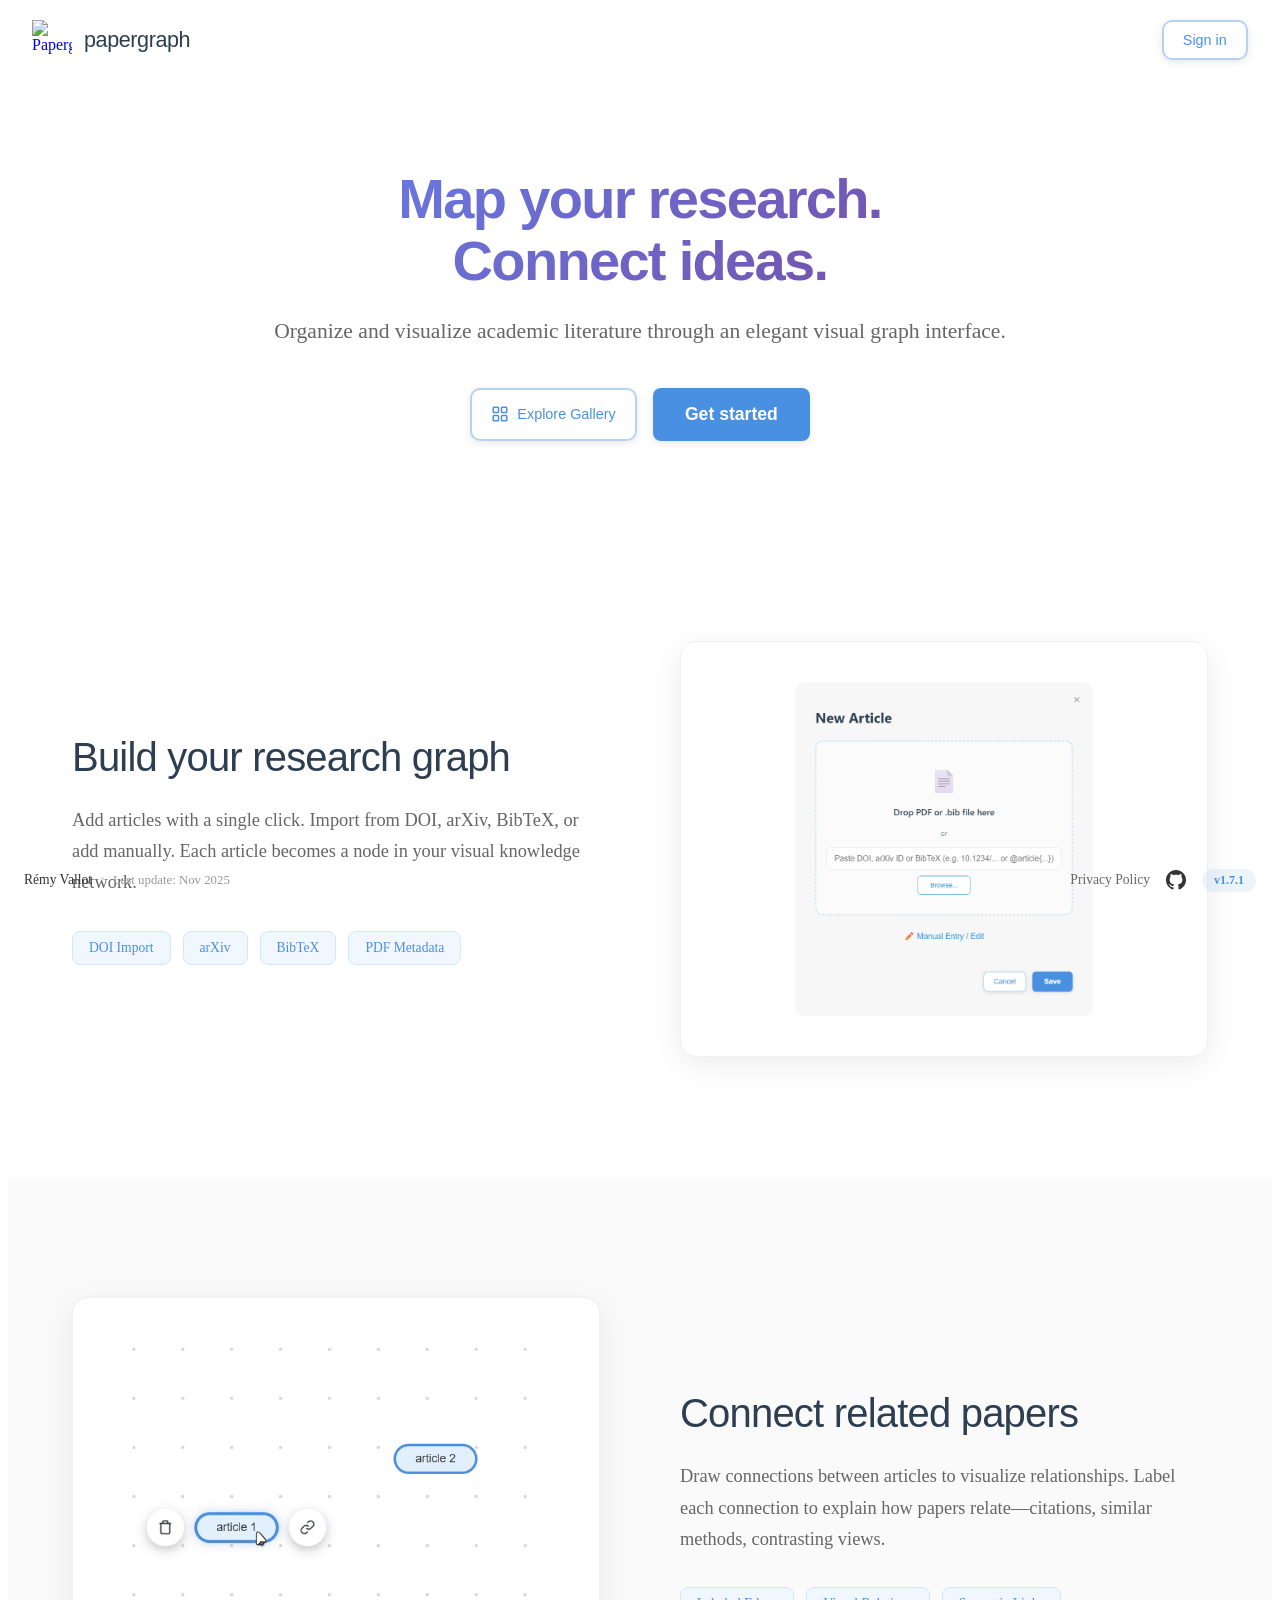
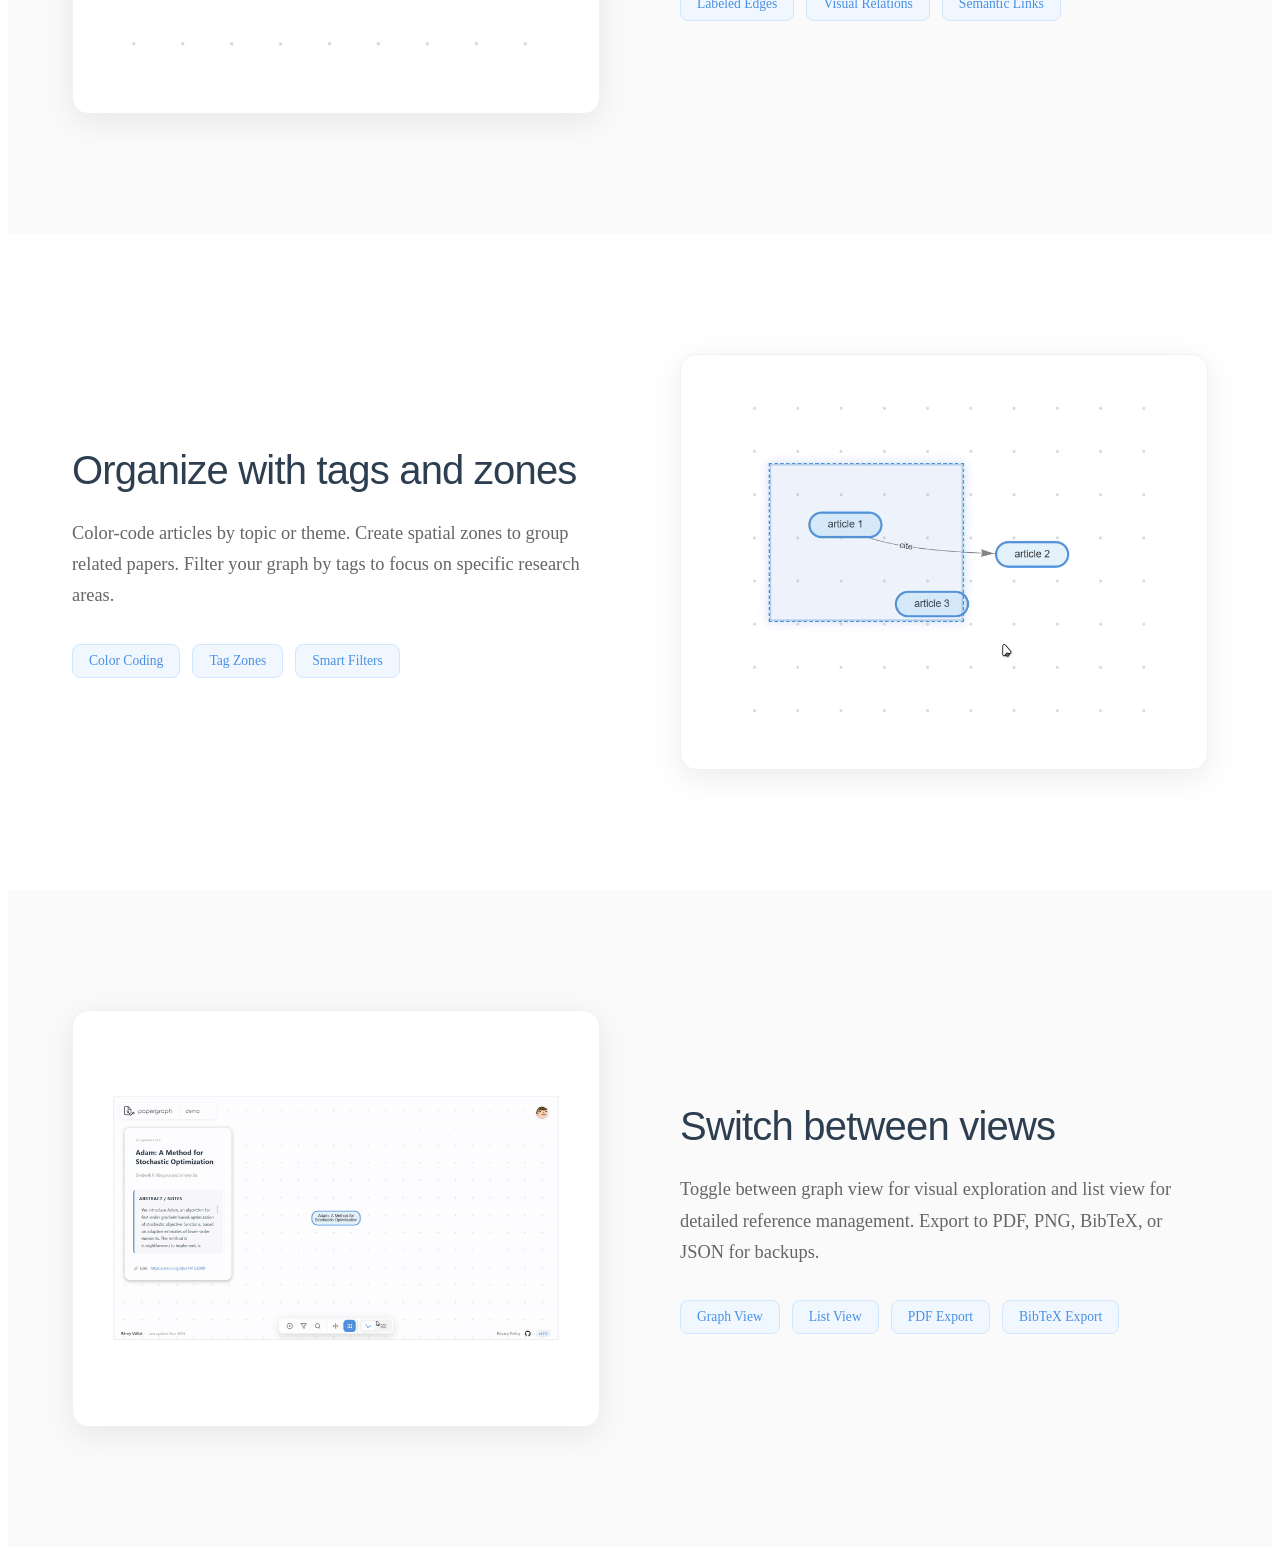
==== commit 7b3304a6: "gallery" ====
--- a/index.html
+++ b/index.html
@@ -48,6 +48,15 @@
             <h1>Map your research.<br>Connect ideas.</h1>
             <p>Organize and visualize academic literature through an elegant visual graph interface.</p>
             <div class="pg-hero-actions">
+                <button class="btn-secondary" onclick="window.location.href='gallery.html'" style="display: flex; align-items: center; justify-content: center;">
+                    <svg width="18" height="18" viewBox="0 0 24 24" fill="none" stroke="currentColor" stroke-width="2" style="margin-right: 8px;">
+                        <rect x="3" y="3" width="7" height="7" rx="1"/>
+                        <rect x="14" y="3" width="7" height="7" rx="1"/>
+                        <rect x="14" y="14" width="7" height="7" rx="1"/>
+                        <rect x="3" y="14" width="7" height="7" rx="1"/>
+                    </svg>
+                    Explore Gallery
+                </button>
                 <button class="btn-primary" id="getStartedBtn">Get started</button>
             </div>
         </section>
--- a/css/components/modals.css
+++ b/css/components/modals.css
@@ -172,8 +172,13 @@
     gap: 8px;
 }
 
+.invite-input-wrapper {
+    position: relative;
+    flex: 1;
+}
+
 .invite-email-input {
-    flex: 1;
+    width: 100%;
     padding: 12px 16px;
     border: 1px solid #ddd;
     border-radius: 8px;
@@ -184,6 +189,85 @@
     outline: none;
     border-color: #4a90e2;
 }
+
+/* Username Autocomplete Dropdown */
+.username-autocomplete-dropdown {
+    position: absolute;
+    top: 100%;
+    left: 0;
+    right: 0;
+    background: white;
+    border: 1px solid #ddd;
+    border-top: none;
+    border-radius: 0 0 8px 8px;
+    box-shadow: 0 4px 12px rgba(0, 0, 0, 0.1);
+    max-height: 200px;
+    overflow-y: auto;
+    z-index: 1000;
+    margin-top: -1px;
+}
+
+.username-suggestion {
+    padding: 10px 16px;
+    cursor: pointer;
+    display: flex;
+    align-items: center;
+    gap: 10px;
+    transition: background 0.15s;
+    border-bottom: 1px solid #f0f0f0;
+}
+
+.username-suggestion:last-child {
+    border-bottom: none;
+}
+
+.username-suggestion:hover {
+    background: #f8f9fa;
+}
+
+.username-suggestion.selected {
+    background: #e3f2fd;
+}
+
+.username-suggestion-avatar {
+    width: 32px;
+    height: 32px;
+    border-radius: 50%;
+    display: flex;
+    align-items: center;
+    justify-content: center;
+    font-weight: 600;
+    font-size: 0.75rem;
+    color: white;
+    flex-shrink: 0;
+}
+
+.username-suggestion-info {
+    flex: 1;
+    min-width: 0;
+}
+
+.username-suggestion-username {
+    font-weight: 600;
+    color: #333;
+    font-size: 0.9rem;
+}
+
+.username-suggestion-email {
+    font-size: 0.8rem;
+    color: #666;
+    white-space: nowrap;
+    overflow: hidden;
+    text-overflow: ellipsis;
+}
+
+.username-suggestion-empty {
+    padding: 16px;
+    text-align: center;
+    color: #999;
+    font-size: 0.9rem;
+}
+
 
 .invite-role-select {
     padding: 12px 16px;
--- a/css/components/onboarding.css
+++ b/css/components/onboarding.css
@@ -1050,6 +1050,70 @@
     font-size: 0.8rem;
     color: #999;
     margin-top: auto;
+}
+
+/* Shared Projects Section Styling */
+.pg-projects-section {
+    margin-top: 40px;
+    margin-bottom: 24px;
+}
+
+.pg-projects-section:first-child {
+    margin-top: 0;
+}
+
+.pg-section-title {
+    font-family: 'Chillax', -apple-system, BlinkMacSystemFont, 'Segoe UI', sans-serif;
+    font-size: 1.5rem;
+    font-weight: 600;
+    color: #2c3e50;
+    margin: 0 0 20px 0;
+    letter-spacing: -0.01em;
+}
+
+/* Role Badge - displayed on project preview */
+.pg-role-badge {
+    position: absolute;
+    top: 12px;
+    right: 12px;
+    padding: 4px 10px;
+    border-radius: 12px;
+    font-size: 0.75rem;
+    font-weight: 600;
+    text-transform: uppercase;
+    letter-spacing: 0.05em;
+    z-index: 10;
+    box-shadow: 0 2px 8px rgba(0, 0, 0, 0.12);
+}
+
+.pg-role-viewer {
+    background: #f0f0f0;
+    color: #666;
+}
+
+.pg-role-editor {
+    background: #e3f2fd;
+    color: #1976d2;
+}
+
+.pg-role-owner {
+    background: #e8f5e9;
+    color: #388e3c;
+}
+
+/* Owner Info - displayed in project meta section */
+.pg-project-owner {
+    font-size: 0.8rem;
+    color: #999;
+    margin-bottom: 4px;
+    display: flex;
+    align-items: center;
+    gap: 4px;
+}
+
+.pg-project-owner::before {
+    content: '👤';
+    font-size: 0.75rem;
 }
 
 .pg-project-actions {
@@ -1431,3 +1495,214 @@
     color: #2c3e50;
     letter-spacing: -0.02em;
 }
+
+/* ===== NOTIFICATIONS PANEL ===== */
+
+/* Notification Badge (on menu item) */
+.notification-badge {
+    margin-left: auto;
+    background: #dc3545;
+    color: white;
+    font-size: 0.7rem;
+    font-weight: 600;
+    padding: 2px 6px;
+    border-radius: 10px;
+    min-width: 18px;
+    text-align: center;
+}
+
+/* Notifications Panel Container */
+.notifications-panel {
+    position: fixed;
+    top: 32px;
+    right: 32px;
+    width: 400px;
+    max-height: calc(100vh - 80px);
+    background: rgba(255, 255, 255, 0.98);
+    backdrop-filter: blur(20px);
+    border-radius: 12px;
+    box-shadow: 0 8px 32px rgba(0, 0, 0, 0.12);
+    border: 1px solid rgba(0, 0, 0, 0.06);
+    display: none;
+    flex-direction: column;
+    opacity: 0;
+    transform: translateX(20px);
+    transition: all 0.2s cubic-bezier(0.4, 0, 0.2, 1);
+    z-index: 1150;
+}
+
+.notifications-panel.active {
+    display: flex;
+    opacity: 1;
+    transform: translateX(0);
+}
+
+/* Notifications Header */
+.notifications-header {
+    display: flex;
+    justify-content: space-between;
+    align-items: center;
+    padding: 16px 20px;
+    border-bottom: 1px solid rgba(0, 0, 0, 0.08);
+}
+
+.notifications-header h3 {
+    font-size: 1.1rem;
+    font-weight: 600;
+    color: #2c3e50;
+    margin: 0;
+}
+
+.notifications-close-btn {
+    background: transparent;
+    border: none;
+    cursor: pointer;
+    padding: 4px;
+    border-radius: 6px;
+    display: flex;
+    align-items: center;
+    justify-content: center;
+    transition: background 0.2s;
+    color: #666;
+}
+
+.notifications-close-btn:hover {
+    background: rgba(0, 0, 0, 0.04);
+}
+
+/* Notifications Actions */
+.notifications-actions {
+    padding: 12px 20px;
+    border-bottom: 1px solid rgba(0, 0, 0, 0.08);
+}
+
+.notifications-action-btn {
+    background: transparent;
+    border: 1px solid #e0e0e0;
+    border-radius: 8px;
+    padding: 6px 12px;
+    font-size: 0.85rem;
+    font-weight: 500;
+    color: #4a90e2;
+    cursor: pointer;
+    transition: all 0.2s;
+    display: flex;
+    align-items: center;
+    gap: 6px;
+}
+
+.notifications-action-btn:hover {
+    background: rgba(74, 144, 226, 0.05);
+    border-color: #4a90e2;
+}
+
+.notifications-action-btn svg {
+    stroke: #4a90e2;
+}
+
+/* Notifications List */
+.notifications-list {
+    flex: 1;
+    overflow-y: auto;
+    padding: 8px;
+}
+
+/* Notification Item */
+.notification-item {
+    display: flex;
+    gap: 12px;
+    padding: 12px;
+    border-radius: 8px;
+    margin-bottom: 4px;
+    cursor: pointer;
+    transition: all 0.15s ease;
+    background: white;
+    border: 1px solid transparent;
+}
+
+.notification-item:hover {
+    background: rgba(0, 0, 0, 0.02);
+    border-color: rgba(0, 0, 0, 0.06);
+}
+
+.notification-item.unread {
+    background: rgba(74, 144, 226, 0.05);
+    border-color: rgba(74, 144, 226, 0.15);
+}
+
+.notification-icon {
+    width: 36px;
+    height: 36px;
+    border-radius: 50%;
+    display: flex;
+    align-items: center;
+    justify-content: center;
+    flex-shrink: 0;
+}
+
+.notification-icon.invitation {
+    background: rgba(74, 144, 226, 0.1);
+    color: #4a90e2;
+}
+
+.notification-icon.mention {
+    background: rgba(255, 193, 7, 0.1);
+    color: #ffc107;
+}
+
+.notification-icon.comment {
+    background: rgba(76, 175, 80, 0.1);
+    color: #4caf50;
+}
+
+.notification-content {
+    flex: 1;
+    min-width: 0;
+}
+
+.notification-message {
+    font-size: 0.9rem;
+    color: #2c3e50;
+    margin: 0 0 4px 0;
+    line-height: 1.4;
+}
+
+.notification-time {
+    font-size: 0.75rem;
+    color: #999;
+}
+
+.notification-unread-dot {
+    width: 8px;
+    height: 8px;
+    border-radius: 50%;
+    background: #4a90e2;
+    flex-shrink: 0;
+    margin-top: 8px;
+}
+
+/* Empty State */
+.notifications-empty {
+    display: flex;
+    flex-direction: column;
+    align-items: center;
+    justify-content: center;
+    padding: 60px 20px;
+    text-align: center;
+    color: #999;
+}
+
+.notifications-empty p {
+    margin: 12px 0 0 0;
+    font-size: 0.9rem;
+}
+
+/* Mobile Responsive */
+@media (max-width: 768px) {
+    .notifications-panel {
+        width: calc(100vw - 32px);
+        right: 16px;
+        top: 16px;
+        max-height: calc(100vh - 32px);
+    }
+}
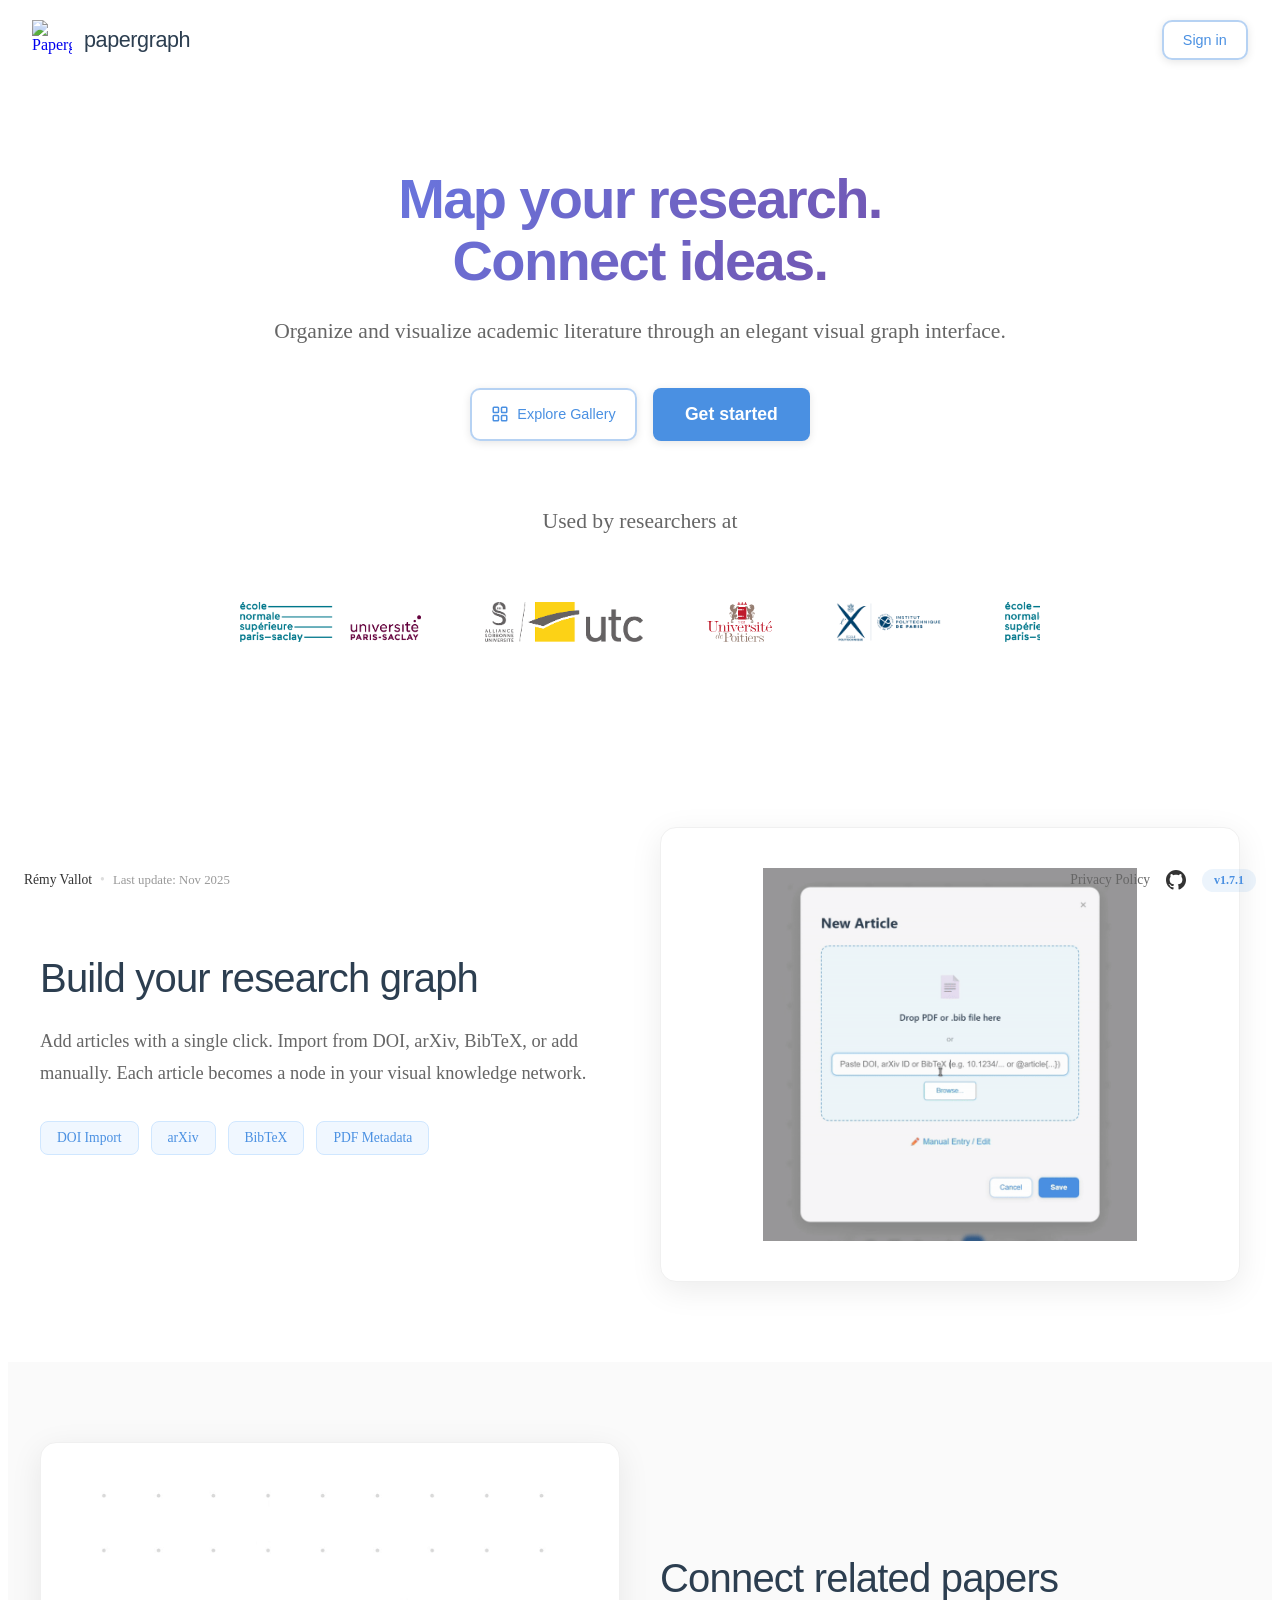
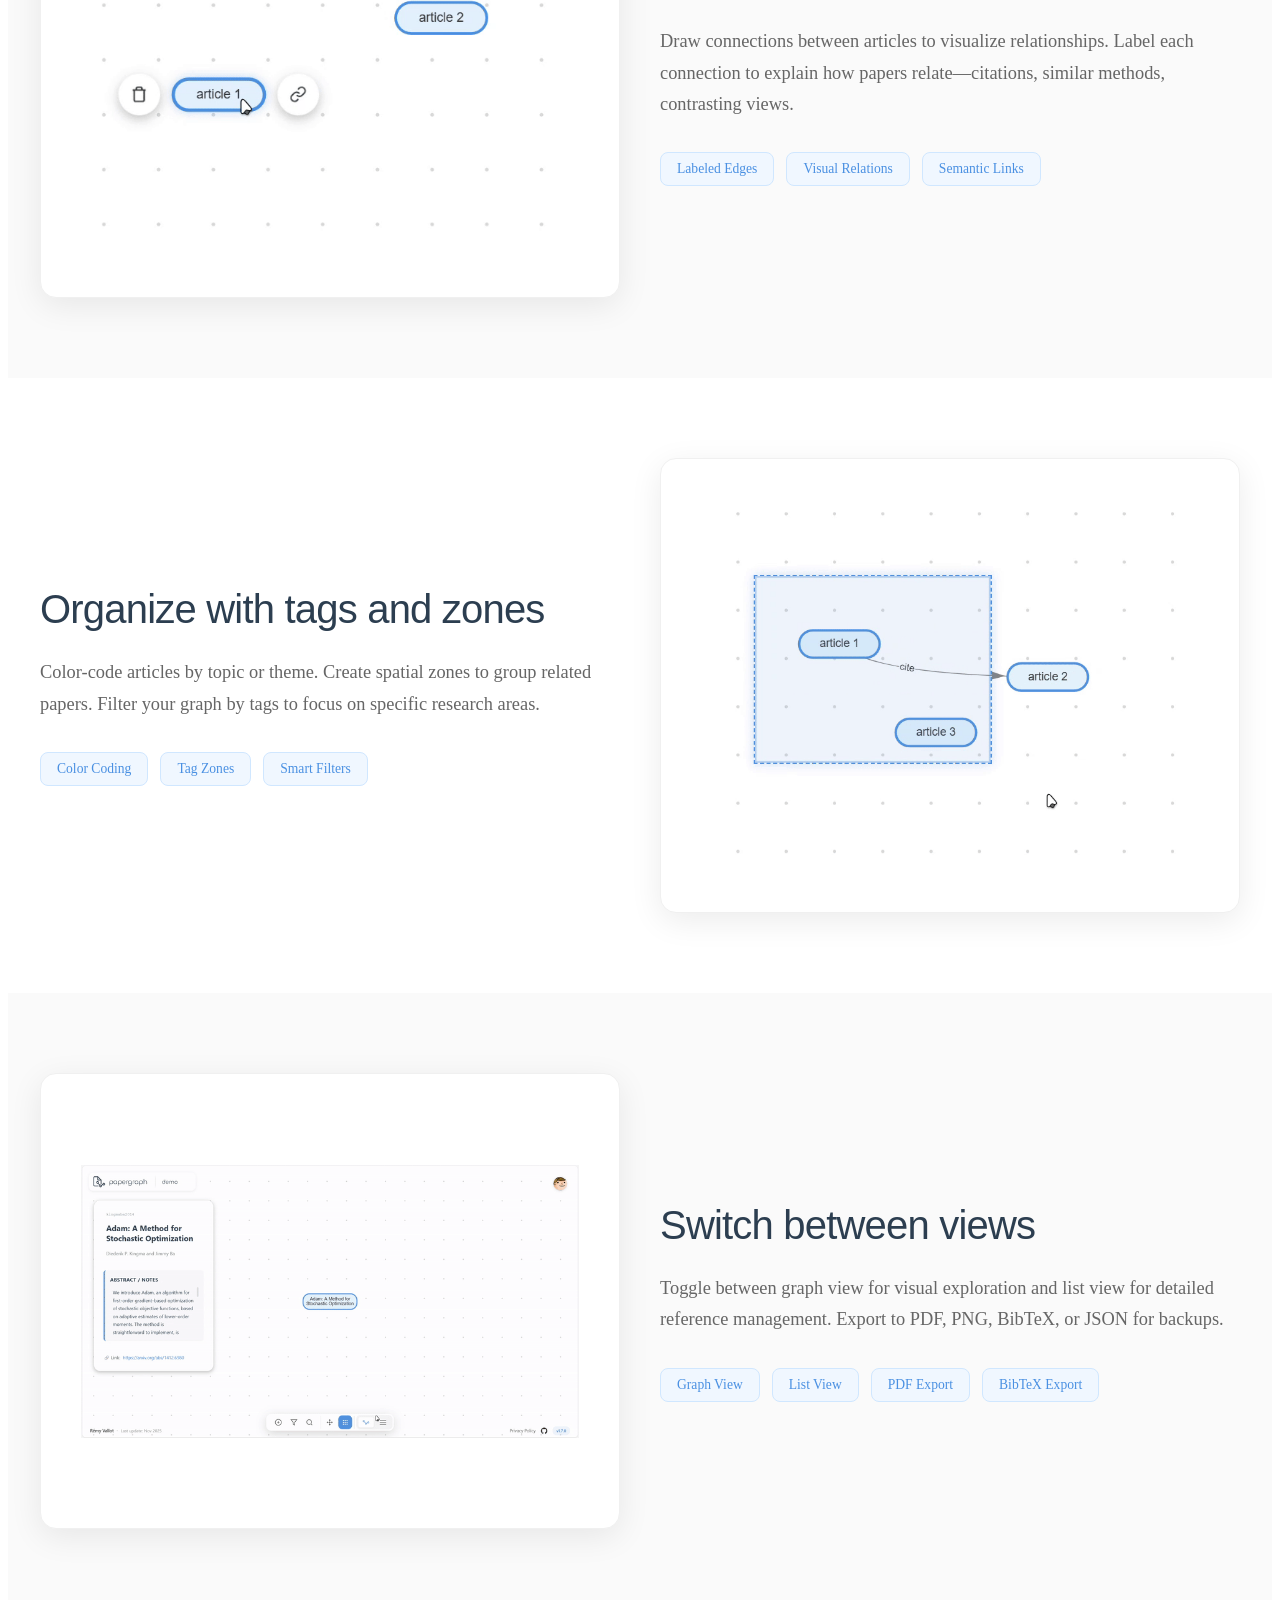
==== commit 559d98a9: "index upgrade" ====
--- a/index.html
+++ b/index.html
@@ -3,6 +3,9 @@
 <head>
     <meta charset="UTF-8">
     <meta name="viewport" content="width=device-width, initial-scale=1.0">
+    <meta name="description" content="Papergraph is a visual research tool that helps you organize academic papers, connect ideas, and build your knowledge graph. Import from DOI, arXiv, or BibTeX.">
+    <meta name="keywords" content="research tool, paper management, knowledge graph, academic papers, literature review, bibliography, citation manager">
+    <meta name="author" content="Papergraph">
     <title>Papergraph - Map your research. Connect ideas.</title>
     
     <!-- Base path helper must load first -->
@@ -59,6 +62,27 @@
                 </button>
                 <button class="btn-primary" id="getStartedBtn">Get started</button>
             </div>
+
+            <!-- Trusted By Banner -->
+            <div class="pg-trusted-by">
+                <p class="pg-trusted-p">Used by researchers at</p>
+                <div class="pg-logos-marquee">
+                    <div class="pg-logos-track" id="logosTrack">
+                        <div class="pg-logo-item">
+                            <img src="assets/logos/ens-ps.png" alt="ENS Paris-Saclay" class="pg-logo-img">
+                        </div>
+                        <div class="pg-logo-item">
+                            <img src="assets/logos/utc.png" alt="Université Technologique Compiègne" class="pg-logo-img">
+                        </div>
+                        <div class="pg-logo-item">
+                            <img src="assets/logos/poitiers.svg" alt="Université de Poitiers" class="pg-logo-img">
+                        </div>
+                        <div class="pg-logo-item">
+                            <img src="assets/logos/x.png" alt="Ecole Polytechnique" class="pg-logo-img">
+                        </div>
+                    </div>
+                </div>
+            </div>
         </section>
 
         <!-- Feature Showcase -->
@@ -78,7 +102,7 @@
                 </div>
                 <div class="pg-feature-visual">
                     <div class="pg-demo-container">
-                        <img src="assets/add-node.png" alt="Add nodes demo" class="pg-demo-gif">
+                        <img src="assets/demo-add-node.gif" alt="Add nodes demo" class="pg-demo-gif">
                     </div>
                 </div>
             </div>
@@ -498,6 +522,18 @@
         });
     </script>
     
+    <!-- Logo Marquee Duplication Script -->
+    <script>
+        // Duplicate logos for seamless infinite scroll
+        document.addEventListener('DOMContentLoaded', () => {
+            const track = document.getElementById('logosTrack');
+            if (track) {
+                const logos = track.innerHTML;
+                track.innerHTML = logos + logos; // Duplicate for seamless loop
+            }
+        });
+    </script>
+    
     <!-- Load Footer -->
     <script src="js/utils/load-footer.js"></script>
 </body>
--- a/css/components/onboarding.css
+++ b/css/components/onboarding.css
@@ -330,6 +330,62 @@
     gap: 16px;
 }
 
+/* Trusted By Banner */
+.pg-trusted-by {
+    margin-top: 64px;
+    text-align: center;
+    overflow: hidden;
+}
+
+.pg-trusted-by-text {
+    font-size: 0.5rem;
+    letter-spacing: 0.15em;
+    color: #999;
+    margin-bottom: 20px;
+    font-weight: 200;
+}
+
+.pg-logos-marquee {
+    width: 100%;
+    overflow: hidden;
+    position: relative;
+    padding: 20px 0;
+}
+
+.pg-logos-track {
+    display: flex;
+    gap: 64px;
+    animation: marquee 30s linear infinite;
+    width: fit-content;
+}
+
+.pg-logos-track:hover {
+    animation-play-state: paused;
+}
+
+.pg-logo-item {
+    flex-shrink: 0;
+    display: flex;
+    align-items: center;
+    justify-content: center;
+    height: 50px;
+}
+
+.pg-logo-img {
+    height: 40px;
+    width: auto;
+    object-fit: contain;
+}
+
+@keyframes marquee {
+    0% {
+        transform: translateX(0);
+    }
+    100% {
+        transform: translateX(-50%);
+    }
+}
+
 /* Feature showcase */
 .pg-features {
     padding: 0;
@@ -339,10 +395,10 @@
 .pg-feature-section {
     display: grid;
     grid-template-columns: 1fr 1fr;
-    gap: 80px;
+    gap: 40px;
     max-width: 1400px;
     margin: 0 auto;
-    padding: 120px 64px;
+    padding: 80px 32px;
     align-items: center;
 }
 
